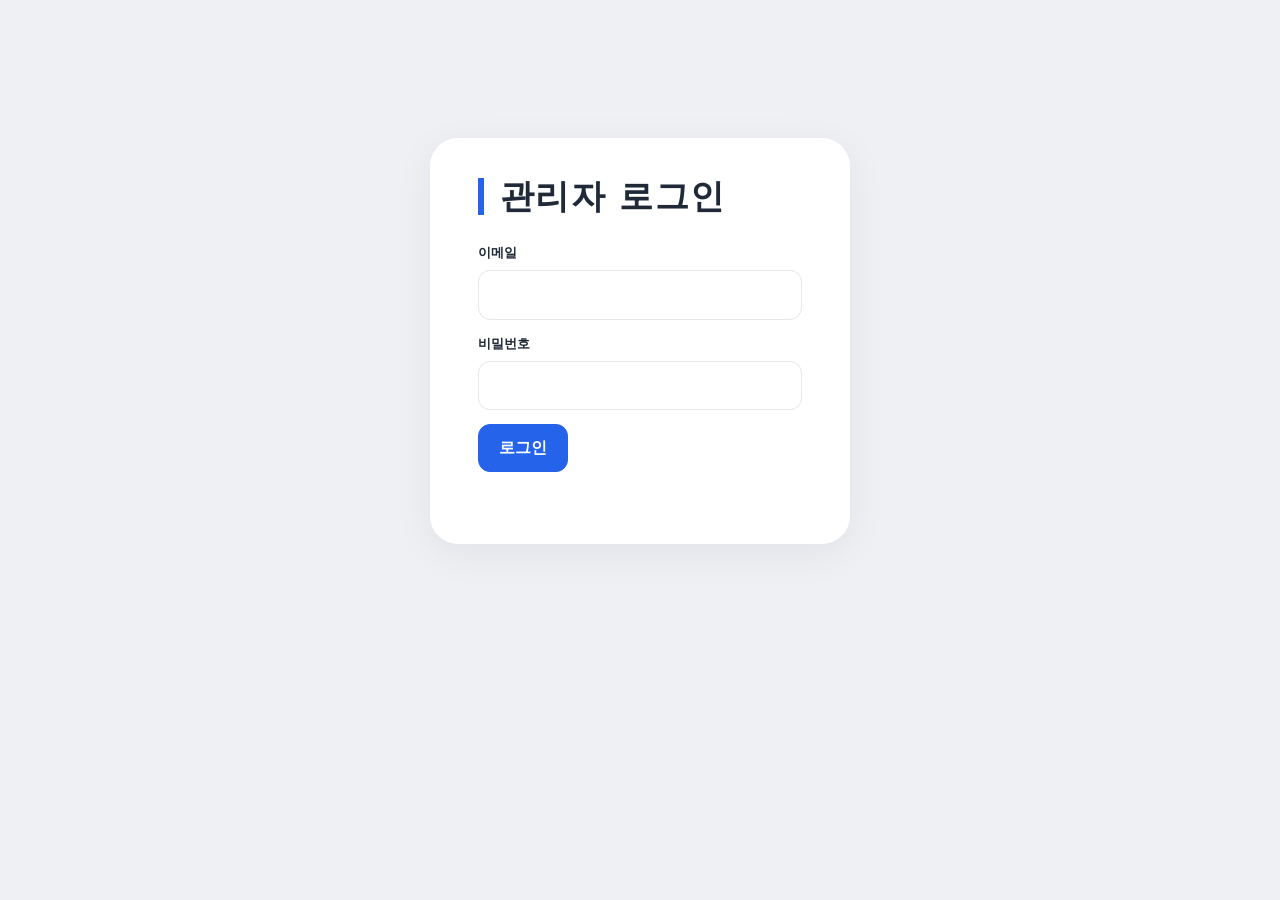
==== admin.html @ 180fce75 "관리자 화면(admin.html, admin.js) 추가, 방문자 화면에 관리자 링크 Co-Authored-By: Claude Opus 5.5 <noreply@anthropic.c" ====
<!DOCTYPE html>
<html lang="ko">
<head>
  <meta charset="UTF-8">
  <meta name="viewport" content="width=device-width, initial-scale=1">
  <meta name="robots" content="noindex">
  <title>관리자 | Portfolio</title>
  <link rel="stylesheet" href="style.css">
  <style>
    /* ===== 관리자 화면에만 쓰는 모양 (색·글꼴은 style.css 와 같음) ===== */
    /* 방문자 화면의 2칸 나누기를 관리자 상자에는 쓰지 않는다 */
    .sheet.admin-sheet {
      display: block;
    }

    .sheet.topbar {
      display: flex;
    }

    .admin-sheet {
      padding: 40px 48px;
      margin-bottom: 24px;
    }

    .hidden {
      display: none !important;
    }

    .topbar {
      display: flex;
      flex-wrap: wrap;
      align-items: center;
      gap: 12px;
      padding: 20px 28px;
      margin-bottom: 24px;
    }

    .topbar .big-title {
      margin: 0;
      font-size: 24px;
    }

    .topbar .who {
      margin-left: auto;
      font-size: 14px;
      color: var(--muted);
    }

    .topbar a {
      font-size: 14px;
      color: var(--blue);
      font-weight: 600;
      text-decoration: none;
    }

    .login-box {
      max-width: 420px;
      margin: 10vh auto 0;
    }

    .field {
      display: block;
      margin-bottom: 14px;
    }

    .field > span {
      display: block;
      margin-bottom: 6px;
      font-size: 13px;
      font-weight: 700;
      color: var(--text);
    }

    .field input[type="text"],
    .field input[type="email"],
    .field input[type="password"],
    .field textarea {
      width: 100%;
      padding: 11px 14px;
      border: 1px solid var(--line);
      border-radius: 12px;
      background: #ffffff;
      color: var(--text);
      font: inherit;
    }

    .field textarea {
      min-height: 90px;
      resize: vertical;
    }

    .field input:focus,
    .field textarea:focus {
      outline: 2px solid var(--blue);
      outline-offset: -1px;
    }

    .field small {
      display: block;
      margin-top: 4px;
      font-size: 12px;
      color: var(--muted);
    }

    .form-grid {
      display: grid;
      grid-template-columns: repeat(2, 1fr);
      gap: 0 20px;
    }

    .form-grid .wide {
      grid-column: 1 / -1;
    }

    .btn {
      padding: 10px 20px;
      border: 1px solid var(--line);
      border-radius: 12px;
      background: #ffffff;
      color: var(--text);
      font-weight: 700;
      cursor: pointer;
    }

    .btn.primary {
      border-color: var(--blue);
      background: var(--blue);
      color: #ffffff;
    }

    .btn.danger {
      color: #dc2626;
    }

    .section-head .btn {
      white-space: nowrap;
    }

    .btn.small {
      padding: 6px 12px;
      font-size: 13px;
      border-radius: 10px;
    }

    .btn:disabled {
      opacity: 0.5;
      cursor: default;
    }

    .buttons {
      display: flex;
      flex-wrap: wrap;
      gap: 8px;
      margin-top: 8px;
    }

    .msg {
      min-height: 1.6em;
      margin: 10px 0 0;
      font-size: 14px;
      color: var(--blue);
    }

    .msg.error {
      color: #dc2626;
    }

    /* 사진·파일 고르는 칸 */
    .upload {
      display: flex;
      align-items: center;
      gap: 14px;
      flex-wrap: wrap;
    }

    .preview {
      width: 96px;
      height: 96px;
      border-radius: 18px;
      background: var(--placeholder);
      overflow: hidden;
      flex: none;
    }

    .preview.wide-preview {
      width: 160px;
      height: 100px;
      border-radius: 10px;
    }

    .preview img {
      width: 100%;
      height: 100%;
      object-fit: cover;
      display: block;
    }

    .file-name {
      font-size: 13px;
      color: var(--muted);
      word-break: break-all;
    }

    .file-name a {
      color: var(--blue);
    }

    /* 카드 목록 */
    .rows {
      list-style: none;
      margin: 0;
      padding: 0;
    }

    .rows > li {
      display: flex;
      align-items: center;
      gap: 16px;
      padding: 14px 0;
      border-top: 1px solid var(--line);
    }

    .rows .thumb {
      width: 88px;
      height: 56px;
      border-radius: 8px;
      background: var(--placeholder);
      overflow: hidden;
      flex: none;
    }

    .rows .thumb img {
      width: 100%;
      height: 100%;
      object-fit: cover;
      display: block;
    }

    .rows .info {
      flex: 1;
      min-width: 0;
    }

    .rows .info strong {
      display: block;
    }

    .rows .meta {
      font-size: 12px;
      font-weight: 700;
      color: var(--blue);
    }

    .rows .sub {
      font-size: 13px;
      color: var(--muted);
      word-break: break-word;
    }

    .rows .actions {
      display: flex;
      flex-wrap: wrap;
      gap: 6px;
      justify-content: flex-end;
    }

    .like-count {
      display: inline-flex;
      align-items: center;
      gap: 4px;
      padding: 3px 10px;
      border-radius: 999px;
      background: var(--blue-soft);
      color: var(--blue);
      font-size: 13px;
      font-weight: 700;
      white-space: nowrap;
    }

    .edit-box {
      margin-top: 24px;
      padding: 24px;
      border: 1px solid var(--line);
      border-radius: 20px;
    }

    .edit-box h3 {
      margin: 0 0 16px;
      font-size: 17px;
    }

    .section-head {
      display: flex;
      align-items: center;
      justify-content: space-between;
      gap: 12px;
      margin-bottom: 16px;
    }

    .section-head .big-title {
      margin: 0;
    }

    @media (max-width: 820px) {
      .admin-sheet {
        padding: 28px 20px;
      }

      .section-head .big-title {
        font-size: 24px;
      }

      .form-grid {
        grid-template-columns: 1fr;
      }

      .rows > li {
        flex-wrap: wrap;
      }

      .rows .actions {
        width: 100%;
        justify-content: flex-start;
      }
    }
  </style>
</head>
<body>
  <main class="page">

    <!-- ===== 로그인 화면 ===== -->
    <section class="sheet admin-sheet login-box hidden" id="login-view">
      <h1 class="big-title">관리자 로그인</h1>
      <label class="field">
        <span>이메일</span>
        <input type="email" id="login-email" autocomplete="username">
      </label>
      <label class="field">
        <span>비밀번호</span>
        <input type="password" id="login-password" autocomplete="current-password">
      </label>
      <button type="button" class="btn primary" id="login-button">로그인</button>
      <p class="msg" id="login-msg"></p>
    </section>

    <!-- ===== 관리자가 아닐 때 ===== -->
    <section class="sheet admin-sheet login-box hidden" id="denied-view">
      <h1 class="big-title">관리자만 쓸 수 있어요</h1>
      <p class="intro">이 계정은 관리자로 등록되어 있지 않아요.</p>
      <button type="button" class="btn" id="denied-logout">로그아웃</button>
    </section>

    <!-- ===== 관리자 화면 ===== -->
    <div class="hidden" id="admin-view">

      <header class="sheet topbar">
        <h1 class="big-title">관리자</h1>
        <span class="who" id="who"></span>
        <a href="index.html" target="_blank" rel="noopener">방문자 화면 보기</a>
        <button type="button" class="btn small" id="logout-button">로그아웃</button>
      </header>

      <!-- 프로필 -->
      <section class="sheet admin-sheet">
        <h2 class="big-title">프로필</h2>

        <div class="field">
          <span>프로필 사진</span>
          <div class="upload">
            <div class="preview" id="photo-preview"></div>
            <div>
              <input type="file" id="photo-file" accept="image/png,image/jpeg,image/webp,image/gif">
              <div class="buttons">
                <button type="button" class="btn small danger" id="photo-remove">사진 빼기</button>
              </div>
              <small class="file-name">PNG·JPG·WEBP·GIF, 10MB까지. 고르면 바로 올라가고 저장돼요.</small>
            </div>
          </div>
          <p class="msg" id="photo-msg"></p>
        </div>

        <div class="form-grid">
          <label class="field"><span>이름</span><input type="text" id="pf-name"></label>
          <label class="field"><span>직함</span><input type="text" id="pf-title"></label>
          <label class="field"><span>경력 배지</span><input type="text" id="pf-career_badge"></label>
          <label class="field"><span>이메일</span><input type="text" id="pf-email"></label>
          <label class="field"><span>연락처</span><input type="text" id="pf-phone"></label>
          <label class="field"><span>위치</span><input type="text" id="pf-location"></label>
          <label class="field wide">
            <span>한 줄 소개 제목</span><input type="text" id="pf-headline">
            <small>이 안에 이름이 들어 있으면 방문자 화면에서 이름에 파란 밑줄이 생겨요.</small>
          </label>
          <label class="field wide"><span>소개 글</span><textarea id="pf-intro"></textarea></label>
          <label class="field"><span>EDUCATION</span><textarea id="pf-education"></textarea></label>
          <label class="field"><span>SKILLS &amp; TOOLS</span><textarea id="pf-skills"></textarea></label>
          <label class="field wide"><span>EXPERIENCE</span><textarea id="pf-experience"></textarea></label>
          <label class="field wide"><span>맨 아래 한 줄 인용</span><input type="text" id="pf-quote"></label>
        </div>

        <button type="button" class="btn primary" id="profile-save">프로필 저장</button>
        <p class="msg" id="profile-msg"></p>
      </section>

      <!-- 포트폴리오 카드 -->
      <section class="sheet admin-sheet">
        <div class="section-head">
          <h2 class="big-title">포트폴리오 카드</h2>
          <button type="button" class="btn primary small" id="project-new">+ 카드 추가</button>
        </div>
        <ul class="rows" id="project-list"><li class="status">불러오는 중…</li></ul>
        <p class="msg" id="project-list-msg"></p>

        <div class="edit-box hidden" id="project-form">
          <h3 id="project-form-title">카드 추가</h3>
          <div class="form-grid">
            <label class="field"><span>번호</span><input type="text" id="pj-number" placeholder="예: 01"></label>
            <label class="field"><span>분류</span><input type="text" id="pj-category"></label>
            <label class="field wide"><span>제목 (꼭 적기)</span><input type="text" id="pj-title"></label>
            <label class="field wide"><span>설명</span><textarea id="pj-description"></textarea></label>
            <label class="field wide">
              <span>태그</span><input type="text" id="pj-tags" placeholder="예: 총괄 PM, UI/UX">
              <small>쉼표(,)로 나눠 적어요.</small>
            </label>

            <div class="field wide">
              <span>썸네일 이미지</span>
              <div class="upload">
                <div class="preview wide-preview" id="pj-thumb-preview"></div>
                <div>
                  <input type="file" id="pj-thumb-file" accept="image/png,image/jpeg,image/webp,image/gif">
                  <div class="buttons">
                    <button type="button" class="btn small danger" id="pj-thumb-remove">썸네일 빼기</button>
                  </div>
                  <small class="file-name">PNG·JPG·WEBP·GIF, 10MB까지</small>
                </div>
              </div>
            </div>

            <div class="field wide">
              <span>첨부 파일 (카드를 누르면 열리는 파일)</span>
              <input type="file" id="pj-file-file" accept="image/png,image/jpeg,image/webp,image/gif,application/pdf">
              <div class="buttons">
                <button type="button" class="btn small danger" id="pj-file-remove">첨부 파일 빼기</button>
              </div>
              <small class="file-name" id="pj-file-name">없음</small>
              <small class="file-name">PDF·이미지, 10MB까지. 없으면 카드를 눌렀을 때 썸네일이 열려요.</small>
            </div>
          </div>
          <p class="msg" id="pj-upload-msg"></p>

          <div class="buttons">
            <button type="button" class="btn primary" id="project-save">카드 저장</button>
            <button type="button" class="btn" id="project-cancel">취소</button>
          </div>
          <p class="msg" id="project-msg"></p>
        </div>
      </section>

      <!-- 좋아요 -->
      <section class="sheet admin-sheet">
        <h2 class="big-title">좋아요</h2>
        <ul class="rows" id="like-list"><li class="status">불러오는 중…</li></ul>
        <p class="msg" id="like-msg"></p>
      </section>

      <!-- 방명록 -->
      <section class="sheet admin-sheet">
        <h2 class="big-title">방명록</h2>
        <ul class="rows" id="guest-admin-list"><li class="status">불러오는 중…</li></ul>
        <p class="msg" id="guest-msg"></p>
      </section>

    </div>
  </main>

  <script src="admin.js"></script>
</body>
</html>
---- style.css ----
/* ===== 기본 색과 글꼴 ===== */
:root {
  --bg: #eef0f4;          /* 연회색 바탕 */
  --sheet: #ffffff;       /* 흰 카드 */
  --text: #1f2937;        /* 기본 글자 */
  --muted: #6b7280;       /* 회색 글자 */
  --line: #e5e7eb;        /* 연한 테두리 */
  --blue: #2563eb;        /* 파란 강조색 */
  --blue-soft: #eff4ff;   /* 아주 연한 파랑 */
  --placeholder: #d9dde3; /* 사진이 없을 때 회색 자리 */
}

* {
  box-sizing: border-box;
}

body {
  margin: 0;
  background: var(--bg);
  color: var(--text);
  font-family: "Pretendard", "Apple SD Gothic Neo", "Malgun Gothic", system-ui, sans-serif;
  line-height: 1.6;
}

button,
input {
  font: inherit;
}

.page {
  max-width: 1240px;
  margin: 0 auto;
  padding: 48px 24px;
}

/* ===== 큰 흰 카드 ===== */
.sheet {
  background: var(--sheet);
  border-radius: 28px;
  box-shadow: 0 10px 40px rgba(15, 23, 42, 0.06);
}

.sheet:not(.guestbook) {
  display: grid;
  grid-template-columns: 300px 1fr;
}

/* ===== 왼쪽 ABOUT ME ===== */
.about {
  padding: 48px 36px;
  border-right: 1px solid var(--line);
  text-align: center;
}

.label {
  margin: 0 0 28px;
  font-size: 13px;
  font-weight: 700;
  letter-spacing: 0.2em;
  color: var(--muted);
  text-align: left;
}

.photo {
  width: 180px;
  height: 180px;
  margin: 0 auto 24px;
  border-radius: 28px;
  background: var(--placeholder);
  overflow: hidden;
}

.photo img {
  width: 100%;
  height: 100%;
  object-fit: cover;
  display: block;
}

.name {
  margin: 0;
  font-size: 28px;
  font-weight: 800;
}

.job-title {
  margin: 4px 0 16px;
  color: var(--blue);
  font-weight: 600;
}

.badge {
  display: inline-block;
  margin: 0 0 32px;
  padding: 6px 16px;
  border: 1.5px solid var(--blue);
  border-radius: 999px;
  color: var(--blue);
  font-size: 14px;
  font-weight: 600;
}

.badge:empty {
  display: none;
}

.contacts {
  list-style: none;
  margin: 0;
  padding: 0;
  text-align: left;
}

.contacts li {
  display: flex;
  align-items: center;
  gap: 14px;
  padding: 12px 0;
  border-top: 1px solid var(--line);
}

.icon-circle {
  flex: none;
  display: grid;
  place-items: center;
  width: 38px;
  height: 38px;
  border-radius: 50%;
  background: #111827;
}

.icon-circle svg {
  width: 18px;
  height: 18px;
  fill: none;
  stroke: #ffffff;
  stroke-width: 2;
  stroke-linecap: round;
  stroke-linejoin: round;
}

.contact-label {
  display: block;
  font-size: 12px;
  color: var(--muted);
}

.contact-value {
  display: block;
  font-size: 14px;
  font-weight: 600;
  word-break: break-all;
}

/* ===== 오른쪽 PORTFOLIO ===== */
.content {
  padding: 48px 48px 40px;
  min-width: 0;
}

.big-title {
  margin: 0 0 28px;
  padding-left: 16px;
  border-left: 6px solid var(--blue);
  font-size: 34px;
  font-weight: 800;
  letter-spacing: 0.04em;
  line-height: 1.1;
}

.headline {
  margin: 0 0 12px;
  font-size: 22px;
  font-weight: 700;
  line-height: 1.5;
}

.headline .name-mark {
  box-shadow: inset 0 -0.35em 0 rgba(37, 99, 235, 0.25);
  border-bottom: 3px solid var(--blue);
}

.intro {
  margin: 0 0 32px;
  color: var(--muted);
  white-space: pre-line;
}

/* 세 칸: EDUCATION · SKILLS & TOOLS · EXPERIENCE */
.info-grid {
  display: grid;
  grid-template-columns: repeat(3, 1fr);
  gap: 16px;
  margin-bottom: 32px;
}

.info-box {
  padding: 20px;
  border: 1px solid var(--line);
  border-radius: 16px;
}

.info-title {
  display: flex;
  align-items: center;
  gap: 8px;
  margin: 0 0 10px;
  font-size: 14px;
  font-weight: 800;
  letter-spacing: 0.06em;
}

.info-title svg {
  width: 20px;
  height: 20px;
  fill: none;
  stroke: var(--blue);
  stroke-width: 2;
  stroke-linecap: round;
  stroke-linejoin: round;
}

.info-text {
  margin: 0;
  font-size: 14px;
  color: var(--muted);
  white-space: pre-line;
}

/* PORTFOLIO HIGHLIGHTS 상자 */
.highlights {
  padding: 24px;
  border: 1px solid var(--line);
  border-radius: 20px;
  margin-bottom: 32px;
}

.highlights-title {
  margin: 0 0 20px;
  font-size: 15px;
  font-weight: 800;
  letter-spacing: 0.08em;
}

.cards {
  display: grid;
  grid-template-columns: repeat(4, 1fr);
  gap: 16px;
}

.card {
  display: flex;
  flex-direction: column;
  border: 1px solid var(--line);
  border-radius: 16px;
  background: #ffffff;
  overflow: hidden;
  transition: transform 0.15s, box-shadow 0.15s;
}

.card:hover {
  transform: translateY(-3px);
  box-shadow: 0 8px 24px rgba(15, 23, 42, 0.08);
}

/* 카드 전체를 누르는 버튼 */
.card-open {
  flex: 1;
  display: block;
  width: 100%;
  padding: 0;
  border: 0;
  background: none;
  color: inherit;
  text-align: left;
  cursor: pointer;
}

.card-open:disabled {
  cursor: default;
}

/* 브라우저 창 모양 썸네일 */
.browser {
  margin: 12px 12px 0;
  border: 1px solid var(--line);
  border-radius: 10px;
  overflow: hidden;
}

.browser-bar {
  display: flex;
  gap: 5px;
  padding: 7px 9px;
  background: #f3f4f6;
  border-bottom: 1px solid var(--line);
}

.browser-bar span {
  width: 8px;
  height: 8px;
  border-radius: 50%;
  background: #cbd1d8;
}

.browser-bar span:nth-child(1) { background: #f87171; }
.browser-bar span:nth-child(2) { background: #fbbf24; }
.browser-bar span:nth-child(3) { background: #34d399; }

.browser-screen {
  aspect-ratio: 16 / 10;
  background: var(--placeholder);
}

.browser-screen img {
  width: 100%;
  height: 100%;
  object-fit: cover;
  display: block;
}

.card-body {
  padding: 14px 14px 6px;
}

.card-meta {
  margin: 0 0 4px;
  font-size: 12px;
  font-weight: 700;
  color: var(--blue);
}

.card-title {
  margin: 0 0 6px;
  font-size: 16px;
  font-weight: 800;
  line-height: 1.35;
}

.card-desc {
  margin: 0 0 10px;
  font-size: 13px;
  color: var(--muted);
  display: -webkit-box;
  -webkit-line-clamp: 2;
  -webkit-box-orient: vertical;
  overflow: hidden;
}

.card-tags {
  display: flex;
  flex-wrap: wrap;
  gap: 6px;
}

.card-tags span {
  padding: 2px 10px;
  border-radius: 999px;
  background: #f3f4f6;
  color: var(--muted);
  font-size: 12px;
}

/* 좋아요 버튼 */
.like {
  display: inline-flex;
  align-items: center;
  gap: 6px;
  margin: 6px 14px 14px;
  padding: 5px 12px;
  align-self: flex-start;
  border: 1px solid var(--line);
  border-radius: 999px;
  background: #ffffff;
  color: var(--muted);
  font-size: 13px;
  font-weight: 600;
  cursor: pointer;
}

.like svg {
  width: 16px;
  height: 16px;
  fill: none;
  stroke: currentColor;
  stroke-width: 2;
  stroke-linejoin: round;
}

.like.liked {
  border-color: var(--blue);
  background: var(--blue-soft);
  color: var(--blue);
  cursor: default;
}

.like.liked svg {
  fill: currentColor;
}

/* 맨 아래 기울어진 인용 */
.quote {
  margin: 0;
  padding: 8px 0 0;
  text-align: center;
  font-style: italic;
  font-size: 17px;
  color: var(--muted);
}

.quote:not(:empty)::before { content: "“ "; color: var(--blue); font-weight: 700; }
.quote:not(:empty)::after  { content: " ”"; color: var(--blue); font-weight: 700; }

.status {
  margin: 0;
  color: var(--muted);
  font-size: 14px;
}

/* ===== 방명록 ===== */
.guestbook {
  margin-top: 32px;
  padding: 48px;
}

.guest-form {
  display: grid;
  grid-template-columns: 200px 1fr auto;
  gap: 10px;
}

.guest-form input {
  padding: 12px 14px;
  border: 1px solid var(--line);
  border-radius: 12px;
  background: #ffffff;
  color: var(--text);
}

.guest-form input:focus {
  outline: 2px solid var(--blue);
  outline-offset: -1px;
}

.guest-form button {
  padding: 12px 24px;
  border: 0;
  border-radius: 12px;
  background: var(--blue);
  color: #ffffff;
  font-weight: 700;
  cursor: pointer;
}

.guest-form button:disabled {
  opacity: 0.6;
  cursor: default;
}

.guest-status {
  min-height: 1.6em;
  margin: 8px 0 12px;
  font-size: 13px;
  color: #dc2626;
}

.guest-list {
  list-style: none;
  margin: 0;
  padding: 0;
}

.guest-list li:not(.status) {
  padding: 16px 0;
  border-top: 1px solid var(--line);
}

.guest-head {
  display: flex;
  align-items: baseline;
  gap: 10px;
  margin-bottom: 4px;
}

.guest-nick {
  font-weight: 700;
}

.guest-date {
  font-size: 12px;
  color: var(--muted);
}

.guest-msg {
  margin: 0;
  color: var(--text);
  white-space: pre-line;
  word-break: break-word;
}

/* ===== 맨 아래 작은 관리자 링크 ===== */
.footer {
  margin-top: 24px;
  text-align: center;
}

.admin-link {
  font-size: 12px;
  color: var(--muted);
  text-decoration: none;
}

.admin-link:hover {
  text-decoration: underline;
}

/* ===== 화면 폭에 따라 ===== */
@media (max-width: 1100px) {
  .cards {
    grid-template-columns: repeat(2, 1fr);
  }
}

/* 휴대폰: 모두 한 줄로 쌓기 */
@media (max-width: 820px) {
  .page {
    padding: 16px;
  }

  .sheet:not(.guestbook) {
    grid-template-columns: 1fr;
  }

  .about {
    border-right: 0;
    border-bottom: 1px solid var(--line);
    padding: 32px 24px;
  }

  .content {
    padding: 32px 20px;
  }

  .big-title {
    font-size: 28px;
  }

  .headline {
    font-size: 19px;
  }

  .info-grid,
  .cards,
  .guest-form {
    grid-template-columns: 1fr;
  }

  .highlights {
    padding: 16px;
  }

  .guestbook {
    margin-top: 16px;
    padding: 32px 20px;
  }
}
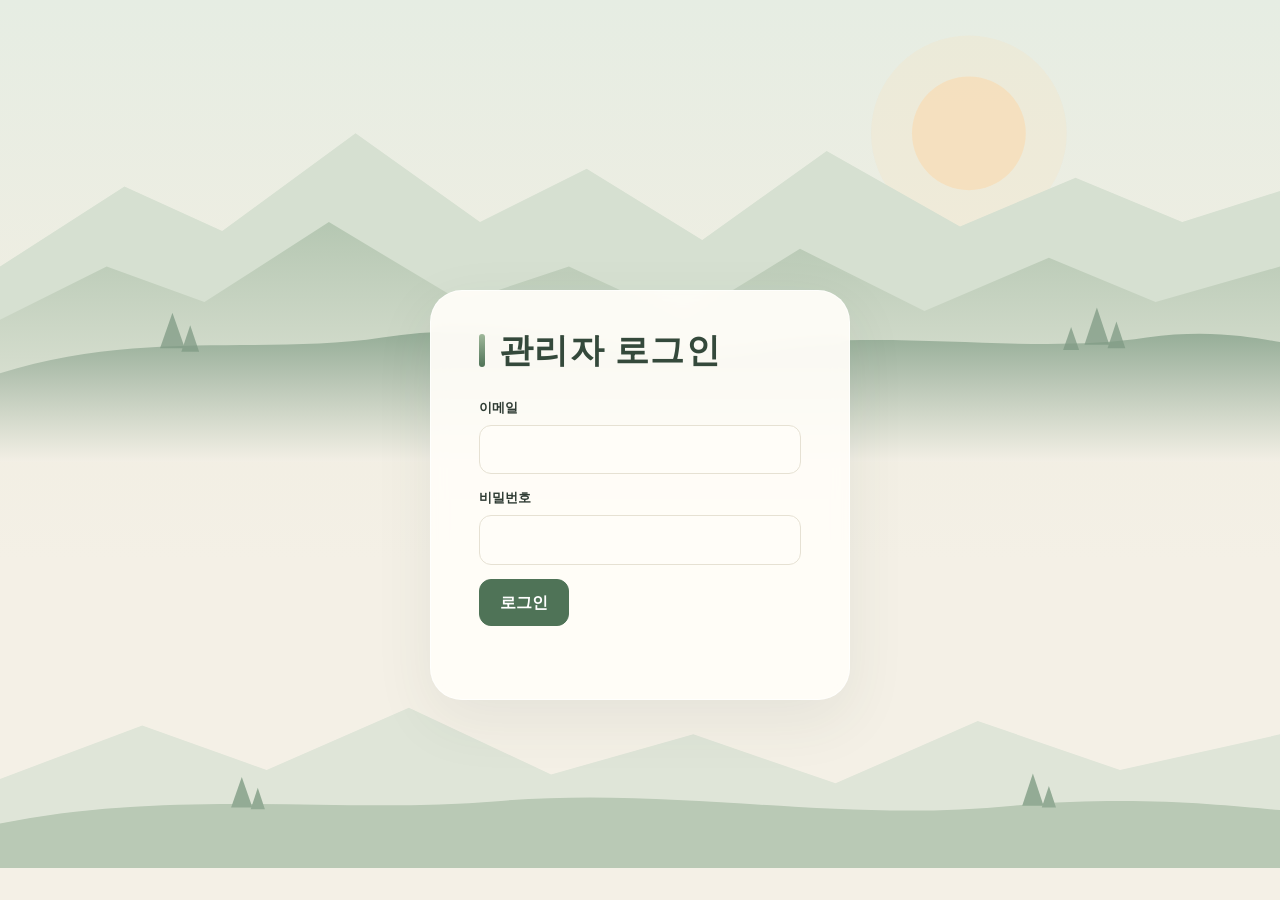
==== commit 2c5faac6: "디자인을 산과 자연 느낌의 웰니스 테마로 변경 Co-Authored-By: Claude Opus 5.5 <noreply@anthropic.com> Claude-Session: ht" ====
--- a/admin.html
+++ b/admin.html
@@ -48,7 +48,7 @@
 
     .topbar a {
       font-size: 14px;
-      color: var(--blue);
+      color: var(--accent);
       font-weight: 600;
       text-decoration: none;
     }
@@ -79,7 +79,7 @@
       padding: 11px 14px;
       border: 1px solid var(--line);
       border-radius: 12px;
-      background: #ffffff;
+      background: var(--surface);
       color: var(--text);
       font: inherit;
     }
@@ -91,7 +91,7 @@
 
     .field input:focus,
     .field textarea:focus {
-      outline: 2px solid var(--blue);
+      outline: 2px solid var(--accent);
       outline-offset: -1px;
     }
 
@@ -116,20 +116,20 @@
       padding: 10px 20px;
       border: 1px solid var(--line);
       border-radius: 12px;
-      background: #ffffff;
+      background: var(--surface);
       color: var(--text);
       font-weight: 700;
       cursor: pointer;
     }
 
     .btn.primary {
-      border-color: var(--blue);
-      background: var(--blue);
+      border-color: var(--accent);
+      background: var(--accent);
       color: #ffffff;
     }
 
     .btn.danger {
-      color: #dc2626;
+      color: var(--danger);
     }
 
     .section-head .btn {
@@ -158,11 +158,11 @@
       min-height: 1.6em;
       margin: 10px 0 0;
       font-size: 14px;
-      color: var(--blue);
+      color: var(--accent);
     }
 
     .msg.error {
-      color: #dc2626;
+      color: var(--danger);
     }
 
     /* 사진·파일 고르는 칸 */
@@ -202,7 +202,7 @@
     }
 
     .file-name a {
-      color: var(--blue);
+      color: var(--accent);
     }
 
     /* 카드 목록 */
@@ -248,7 +248,7 @@
     .rows .meta {
       font-size: 12px;
       font-weight: 700;
-      color: var(--blue);
+      color: var(--accent);
     }
 
     .rows .sub {
@@ -270,8 +270,8 @@
       gap: 4px;
       padding: 3px 10px;
       border-radius: 999px;
-      background: var(--blue-soft);
-      color: var(--blue);
+      background: var(--accent-soft);
+      color: var(--accent);
       font-size: 13px;
       font-weight: 700;
       white-space: nowrap;
@@ -388,7 +388,7 @@
           <label class="field"><span>위치</span><input type="text" id="pf-location"></label>
           <label class="field wide">
             <span>한 줄 소개 제목</span><input type="text" id="pf-headline">
-            <small>이 안에 이름이 들어 있으면 방문자 화면에서 이름에 파란 밑줄이 생겨요.</small>
+            <small>이 안에 이름이 들어 있으면 방문자 화면에서 이름에 초록 밑줄이 생겨요.</small>
           </label>
           <label class="field wide"><span>소개 글</span><textarea id="pf-intro"></textarea></label>
           <label class="field"><span>EDUCATION</span><textarea id="pf-education"></textarea></label>
--- a/style.css
+++ b/style.css
@@ -1,27 +1,54 @@
 /* ===== 기본 색과 글꼴 ===== */
 :root {
-  --bg: #eef0f4;          /* 연회색 바탕 */
-  --sheet: #ffffff;       /* 흰 카드 */
-  --text: #1f2937;        /* 기본 글자 */
-  --muted: #6b7280;       /* 회색 글자 */
-  --line: #e5e7eb;        /* 연한 테두리 */
-  --blue: #2563eb;        /* 파란 강조색 */
-  --blue-soft: #eff4ff;   /* 아주 연한 파랑 */
-  --placeholder: #d9dde3; /* 사진이 없을 때 회색 자리 */
+  --bg: #f4f0e6;          /* 따뜻한 모래빛 바탕 */
+  --sheet: rgba(255, 253, 248, 0.94); /* 살짝 비치는 크림색 카드 */
+  --surface: #fffdf8;     /* 카드 안쪽 상자 */
+  --text: #2e3b33;        /* 기본 글자 (짙은 숲색) */
+  --muted: #6e7b71;       /* 흐린 글자 */
+  --line: #e6e1d3;        /* 연한 테두리 */
+  --accent: #4f7357;      /* 강조색 (이끼 초록) */
+  --accent-soft: #eaf0e6; /* 아주 연한 초록 */
+  --ink: #34493b;         /* 동그란 아이콘 바탕 (깊은 숲색) */
+  --placeholder: #e2e5d8; /* 사진이 없을 때 자리 */
+  --danger: #b4533a;      /* 지우기·오류 (흙빛 빨강) */
+  --shadow: rgba(52, 73, 59, 0.08);
+  --serif: "Noto Serif KR", "Nanum Myeongjo", "AppleMyungjo", "Batang", serif;
 }
 
 * {
   box-sizing: border-box;
 }
 
+/* 바탕: 맨 위에 해와 겹겹의 산, 그 아래는 모래빛 */
 body {
   margin: 0;
-  background: var(--bg);
+  background-color: var(--bg);
+  background-image:
+    url("data:image/svg+xml,%3Csvg xmlns='http://www.w3.org/2000/svg' viewBox='0 0 1440 520' preserveAspectRatio='xMidYMax slice'%3E %3Cdefs%3E %3ClinearGradient id='f' x1='0' y1='0' x2='0' y2='1'%3E%3Cstop offset='0' stop-color='%238fa892'/%3E%3Cstop offset='1' stop-color='%23f4f0e6'/%3E%3C/linearGradient%3E %3ClinearGradient id='m' x1='0' y1='0' x2='0' y2='1'%3E%3Cstop offset='0' stop-color='%23b5c7b2'/%3E%3Cstop offset='1' stop-color='%23e9ebdf'/%3E%3C/linearGradient%3E %3C/defs%3E %3Ccircle cx='1090' cy='150' r='64' fill='%23f6dfba' opacity='0.85'/%3E %3Ccircle cx='1090' cy='150' r='110' fill='%23f6dfba' opacity='0.25'/%3E %3Cpath d='M0 300 L140 210 L250 260 L400 150 L540 250 L660 190 L790 270 L930 170 L1080 255 L1210 200 L1330 250 L1440 215 L1440 520 L0 520 Z' fill='%23d6e0d1'/%3E %3Cpath d='M0 360 L120 300 L230 340 L370 250 L520 340 L640 300 L770 360 L900 280 L1040 350 L1180 290 L1300 340 L1440 300 L1440 520 L0 520 Z' fill='url(%23m)'/%3E %3Cpath d='M0 420 C160 370 300 400 430 380 C580 355 700 410 860 390 C1010 370 1160 400 1290 380 C1360 370 1410 380 1440 385 L1440 520 L0 520 Z' fill='url(%23f)' opacity='0.9'/%3E %3Cg fill='%237f9a84' opacity='0.75'%3E %3Cpath d='M180 392 l14 -40 l14 40 z'/%3E%3Cpath d='M204 396 l10 -30 l10 30 z'/%3E %3Cpath d='M1220 388 l14 -42 l14 42 z'/%3E%3Cpath d='M1246 392 l10 -30 l10 30 z'/%3E%3Cpath d='M1196 394 l9 -26 l9 26 z'/%3E %3C/g%3E %3C/svg%3E"),
+    linear-gradient(180deg, #e6ede3 0, #f1eee2 380px, var(--bg) 560px);
+  background-repeat: no-repeat;
+  background-position: center top, 0 0;
+  background-size: max(100%, 1100px) auto, 100% 100%;
+  min-height: 100vh;
   color: var(--text);
   font-family: "Pretendard", "Apple SD Gothic Neo", "Malgun Gothic", system-ui, sans-serif;
   line-height: 1.6;
 }
 
+/* 맨 아래 낮은 산 능선 */
+html {
+  background: var(--bg);
+}
+
+body::after {
+  content: "";
+  display: block;
+  height: 200px;
+  margin-top: -80px;
+  background: url("data:image/svg+xml,%3Csvg xmlns='http://www.w3.org/2000/svg' viewBox='0 0 1440 220' preserveAspectRatio='xMidYMax slice'%3E %3Cpath d='M0 120 L160 60 L300 110 L460 40 L620 115 L780 70 L940 125 L1100 55 L1260 110 L1440 70 L1440 220 L0 220 Z' fill='%23dfe5d8'/%3E %3Cpath d='M0 170 C200 130 380 160 560 145 C760 128 940 170 1140 150 C1280 138 1380 150 1440 155 L1440 220 L0 220 Z' fill='%23b9c9b5'/%3E %3Cg fill='%2393ab95'%3E%3Cpath d='M260 152 l12 -34 l12 34 z'/%3E%3Cpath d='M282 154 l8 -24 l8 24 z'/%3E%3Cpath d='M1150 150 l12 -36 l12 36 z'/%3E%3Cpath d='M1172 152 l8 -24 l8 24 z'/%3E%3C/g%3E %3C/svg%3E") center bottom / max(100%, 1100px) auto no-repeat;
+  pointer-events: none;
+}
+
 button,
 input {
   font: inherit;
@@ -30,14 +57,17 @@
 .page {
   max-width: 1240px;
   margin: 0 auto;
-  padding: 48px 24px;
+  padding: 200px 24px 48px;
 }
 
 /* ===== 큰 흰 카드 ===== */
 .sheet {
   background: var(--sheet);
-  border-radius: 28px;
-  box-shadow: 0 10px 40px rgba(15, 23, 42, 0.06);
+  border-radius: 32px;
+  border: 1px solid rgba(255, 255, 255, 0.7);
+  box-shadow: 0 20px 60px var(--shadow);
+  -webkit-backdrop-filter: blur(8px);
+  backdrop-filter: blur(8px);
 }
 
 .sheet:not(.guestbook) {
@@ -65,8 +95,8 @@
   width: 180px;
   height: 180px;
   margin: 0 auto 24px;
-  border-radius: 28px;
-  background: var(--placeholder);
+  border-radius: 32px;
+  background: var(--placeholder) url("data:image/svg+xml,%3Csvg xmlns='http://www.w3.org/2000/svg' viewBox='0 0 100 60'%3E %3Ccircle cx='72' cy='18' r='7' fill='%23f3f0e4'/%3E %3Cpath d='M0 60 L28 26 L44 42 L62 22 L100 60 Z' fill='%23cdd5c3'/%3E %3C/svg%3E") center 70% / 70% auto no-repeat;
   overflow: hidden;
 }
 
@@ -79,13 +109,15 @@
 
 .name {
   margin: 0;
+  font-family: var(--serif);
   font-size: 28px;
-  font-weight: 800;
+  font-weight: 700;
+  color: var(--ink);
 }
 
 .job-title {
   margin: 4px 0 16px;
-  color: var(--blue);
+  color: var(--accent);
   font-weight: 600;
 }
 
@@ -93,9 +125,9 @@
   display: inline-block;
   margin: 0 0 32px;
   padding: 6px 16px;
-  border: 1.5px solid var(--blue);
+  border: 1.5px solid var(--accent);
   border-radius: 999px;
-  color: var(--blue);
+  color: var(--accent);
   font-size: 14px;
   font-weight: 600;
 }
@@ -126,7 +158,7 @@
   width: 38px;
   height: 38px;
   border-radius: 50%;
-  background: #111827;
+  background: var(--ink);
 }
 
 .icon-circle svg {
@@ -159,13 +191,26 @@
 }
 
 .big-title {
+  position: relative;
   margin: 0 0 28px;
-  padding-left: 16px;
-  border-left: 6px solid var(--blue);
+  padding-left: 20px;
+  font-family: var(--serif);
   font-size: 34px;
-  font-weight: 800;
+  font-weight: 700;
   letter-spacing: 0.04em;
-  line-height: 1.1;
+  line-height: 1.15;
+  color: var(--ink);
+}
+
+.big-title::before {
+  content: "";
+  position: absolute;
+  left: 0;
+  top: 0.1em;
+  bottom: 0.1em;
+  width: 6px;
+  border-radius: 6px;
+  background: linear-gradient(180deg, #9fb89a, var(--accent));
 }
 
 .headline {
@@ -176,8 +221,8 @@
 }
 
 .headline .name-mark {
-  box-shadow: inset 0 -0.35em 0 rgba(37, 99, 235, 0.25);
-  border-bottom: 3px solid var(--blue);
+  box-shadow: inset 0 -0.35em 0 rgba(79, 115, 87, 0.18);
+  border-bottom: 3px solid var(--accent);
 }
 
 .intro {
@@ -197,7 +242,8 @@
 .info-box {
   padding: 20px;
   border: 1px solid var(--line);
-  border-radius: 16px;
+  border-radius: 20px;
+  background: var(--surface);
 }
 
 .info-title {
@@ -214,7 +260,7 @@
   width: 20px;
   height: 20px;
   fill: none;
-  stroke: var(--blue);
+  stroke: var(--accent);
   stroke-width: 2;
   stroke-linecap: round;
   stroke-linejoin: round;
@@ -231,7 +277,8 @@
 .highlights {
   padding: 24px;
   border: 1px solid var(--line);
-  border-radius: 20px;
+  border-radius: 24px;
+  background: linear-gradient(180deg, var(--accent-soft), rgba(234, 240, 230, 0.3));
   margin-bottom: 32px;
 }
 
@@ -252,15 +299,15 @@
   display: flex;
   flex-direction: column;
   border: 1px solid var(--line);
-  border-radius: 16px;
-  background: #ffffff;
+  border-radius: 20px;
+  background: var(--surface);
   overflow: hidden;
   transition: transform 0.15s, box-shadow 0.15s;
 }
 
 .card:hover {
   transform: translateY(-3px);
-  box-shadow: 0 8px 24px rgba(15, 23, 42, 0.08);
+  box-shadow: 0 8px 24px var(--shadow);
 }
 
 /* 카드 전체를 누르는 버튼 */
@@ -292,7 +339,7 @@
   display: flex;
   gap: 5px;
   padding: 7px 9px;
-  background: #f3f4f6;
+  background: #f1eee4;
   border-bottom: 1px solid var(--line);
 }
 
@@ -303,13 +350,13 @@
   background: #cbd1d8;
 }
 
-.browser-bar span:nth-child(1) { background: #f87171; }
-.browser-bar span:nth-child(2) { background: #fbbf24; }
-.browser-bar span:nth-child(3) { background: #34d399; }
+.browser-bar span:nth-child(1) { background: #d9a68a; } /* 흙빛 */
+.browser-bar span:nth-child(2) { background: #e7c98f; } /* 모래빛 */
+.browser-bar span:nth-child(3) { background: #9fb89a; } /* 풀빛 */
 
 .browser-screen {
   aspect-ratio: 16 / 10;
-  background: var(--placeholder);
+  background: var(--placeholder) url("data:image/svg+xml,%3Csvg xmlns='http://www.w3.org/2000/svg' viewBox='0 0 100 60'%3E %3Ccircle cx='72' cy='18' r='7' fill='%23f3f0e4'/%3E %3Cpath d='M0 60 L28 26 L44 42 L62 22 L100 60 Z' fill='%23cdd5c3'/%3E %3C/svg%3E") center bottom / 80% auto no-repeat;
 }
 
 .browser-screen img {
@@ -327,7 +374,7 @@
   margin: 0 0 4px;
   font-size: 12px;
   font-weight: 700;
-  color: var(--blue);
+  color: var(--accent);
 }
 
 .card-title {
@@ -356,8 +403,8 @@
 .card-tags span {
   padding: 2px 10px;
   border-radius: 999px;
-  background: #f3f4f6;
-  color: var(--muted);
+  background: var(--accent-soft);
+  color: var(--accent);
   font-size: 12px;
 }
 
@@ -371,7 +418,7 @@
   align-self: flex-start;
   border: 1px solid var(--line);
   border-radius: 999px;
-  background: #ffffff;
+  background: var(--surface);
   color: var(--muted);
   font-size: 13px;
   font-weight: 600;
@@ -388,9 +435,9 @@
 }
 
 .like.liked {
-  border-color: var(--blue);
-  background: var(--blue-soft);
-  color: var(--blue);
+  border-color: var(--accent);
+  background: var(--accent-soft);
+  color: var(--accent);
   cursor: default;
 }
 
@@ -403,13 +450,14 @@
   margin: 0;
   padding: 8px 0 0;
   text-align: center;
+  font-family: var(--serif);
   font-style: italic;
-  font-size: 17px;
-  color: var(--muted);
-}
-
-.quote:not(:empty)::before { content: "“ "; color: var(--blue); font-weight: 700; }
-.quote:not(:empty)::after  { content: " ”"; color: var(--blue); font-weight: 700; }
+  font-size: 18px;
+  color: var(--muted);
+}
+
+.quote:not(:empty)::before { content: "“ "; color: var(--accent); font-weight: 700; }
+.quote:not(:empty)::after  { content: " ”"; color: var(--accent); font-weight: 700; }
 
 .status {
   margin: 0;
@@ -433,12 +481,12 @@
   padding: 12px 14px;
   border: 1px solid var(--line);
   border-radius: 12px;
-  background: #ffffff;
+  background: var(--surface);
   color: var(--text);
 }
 
 .guest-form input:focus {
-  outline: 2px solid var(--blue);
+  outline: 2px solid var(--accent);
   outline-offset: -1px;
 }
 
@@ -446,7 +494,7 @@
   padding: 12px 24px;
   border: 0;
   border-radius: 12px;
-  background: var(--blue);
+  background: var(--accent);
   color: #ffffff;
   font-weight: 700;
   cursor: pointer;
@@ -461,7 +509,7 @@
   min-height: 1.6em;
   margin: 8px 0 12px;
   font-size: 13px;
-  color: #dc2626;
+  color: var(--danger);
 }
 
 .guest-list {
@@ -524,7 +572,7 @@
 /* 휴대폰: 모두 한 줄로 쌓기 */
 @media (max-width: 820px) {
   .page {
-    padding: 16px;
+    padding: 120px 16px 16px;
   }
 
   .sheet:not(.guestbook) {
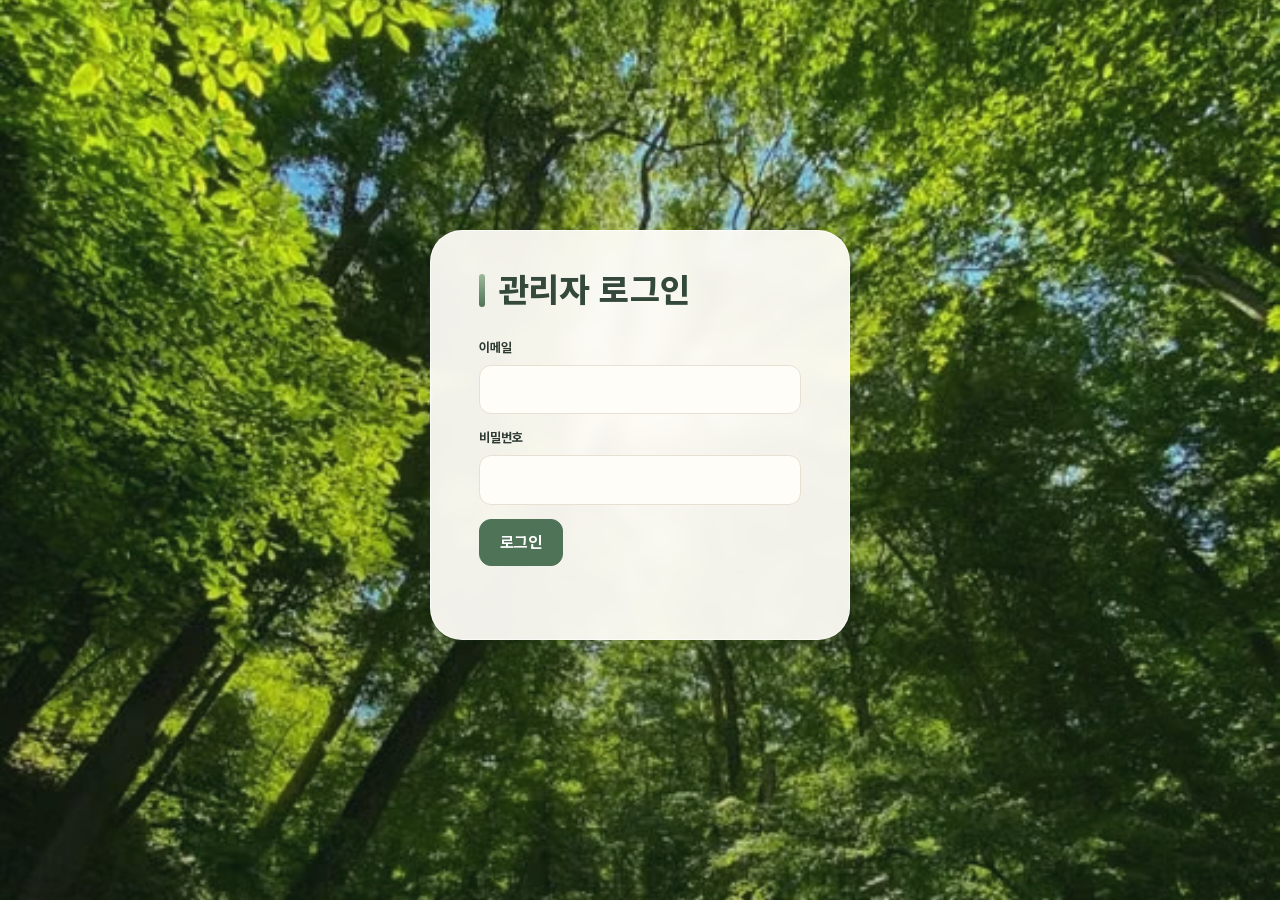
==== commit aa825ec3: "바탕을 숲 사진으로, 글꼴을 프리텐다드로 변경 Pretendard (SIL Open Font License 1.1) 가변 글꼴 분할 파일을 저장소에 포함.  Co-Authored-" ====
--- a/admin.html
+++ b/admin.html
@@ -5,6 +5,7 @@
   <meta name="viewport" content="width=device-width, initial-scale=1">
   <meta name="robots" content="noindex">
   <title>관리자 | Portfolio</title>
+  <link rel="stylesheet" href="fonts/pretendard/pretendardvariable-dynamic-subset.css">
   <link rel="stylesheet" href="style.css">
   <style>
     /* ===== 관리자 화면에만 쓰는 모양 (색·글꼴은 style.css 와 같음) ===== */
--- a/fonts/pretendard/pretendardvariable-dynamic-subset.css
+++ b/fonts/pretendard/pretendardvariable-dynamic-subset.css
@@ -0,0 +1,927 @@
+/*
+Copyright (c) 2021 Kil Hyung-jin, with Reserved Font Name Pretendard.
+https://github.com/orioncactus/pretendard
+
+This Font Software is licensed under the SIL Open Font License, Version 1.1.
+This license is copied below, and is also available with a FAQ at:
+http://scripts.sil.org/OFL
+*/
+/* [0] */
+@font-face {
+	font-family: 'Pretendard Variable';
+	font-style: normal;
+	font-display: swap;
+	font-weight: 45 920;
+	src: url(./woff2-dynamic-subset/PretendardVariable.subset.0.woff2) format('woff2-variations');
+	unicode-range: U+f9ca-fa0b, U+ff03-ff05, U+ff07, U+ff0a-ff0b, U+ff0d-ff19, U+ff1b, U+ff1d, U+ff20-ff5b, U+ff5d, U+ffe0-ffe3, U+ffe5-ffe6;
+}
+
+/* [1] */
+@font-face {
+	font-family: 'Pretendard Variable';
+	font-style: normal;
+	font-display: swap;
+	font-weight: 45 920;
+	src: url(./woff2-dynamic-subset/PretendardVariable.subset.1.woff2) format('woff2-variations');
+	unicode-range: U+d723-d728, U+d72a-d733, U+d735-d748, U+d74a-d74f, U+d752-d753, U+d755-d757, U+d75a-d75f, U+d762-d764, U+d766-d768, U+d76a-d76b, U+d76d-d76f, U+d771-d787, U+d789-d78b, U+d78d-d78f, U+d791-d797, U+d79a, U+d79c, U+d79e-d7a3, U+f900-f909, U+f90b-f92e;
+}
+
+/* [2] */
+@font-face {
+	font-family: 'Pretendard Variable';
+	font-style: normal;
+	font-display: swap;
+	font-weight: 45 920;
+	src: url(./woff2-dynamic-subset/PretendardVariable.subset.2.woff2) format('woff2-variations');
+	unicode-range: U+d679-d68b, U+d68e-d69e, U+d6a0, U+d6a2-d6a7, U+d6a9-d6c3, U+d6c6-d6c7, U+d6c9-d6cb, U+d6cd-d6d3, U+d6d5-d6d6, U+d6d8-d6e3, U+d6e5-d6e7, U+d6e9-d6fb, U+d6fd-d717, U+d719-d71f, U+d721-d722;
+}
+
+/* [3] */
+@font-face {
+	font-family: 'Pretendard Variable';
+	font-style: normal;
+	font-display: swap;
+	font-weight: 45 920;
+	src: url(./woff2-dynamic-subset/PretendardVariable.subset.3.woff2) format('woff2-variations');
+	unicode-range: U+d5bc-d5c7, U+d5ca-d5cb, U+d5cd-d5cf, U+d5d1-d5d7, U+d5d9-d5da, U+d5dc, U+d5de-d5e3, U+d5e6-d5e7, U+d5e9-d5eb, U+d5ed-d5f6, U+d5f8, U+d5fa-d5ff, U+d602-d603, U+d605-d607, U+d609-d60f, U+d612-d613, U+d616-d61b, U+d61d-d637, U+d63a-d63b, U+d63d-d63f, U+d641-d647, U+d64a-d64c, U+d64e-d653, U+d656-d657, U+d659-d65b, U+d65d-d666, U+d668, U+d66a-d678;
+}
+
+/* [4] */
+@font-face {
+	font-family: 'Pretendard Variable';
+	font-style: normal;
+	font-display: swap;
+	font-weight: 45 920;
+	src: url(./woff2-dynamic-subset/PretendardVariable.subset.4.woff2) format('woff2-variations');
+	unicode-range: U+d507, U+d509-d50b, U+d50d-d513, U+d515-d53b, U+d53e-d53f, U+d541-d543, U+d545-d54c, U+d54e, U+d550, U+d552-d557, U+d55a-d55b, U+d55d-d55f, U+d561-d564, U+d566-d567, U+d56a, U+d56c, U+d56e-d573, U+d576-d577, U+d579-d583, U+d585-d586, U+d58a-d5a4, U+d5a6-d5bb;
+}
+
+/* [5] */
+@font-face {
+	font-family: 'Pretendard Variable';
+	font-style: normal;
+	font-display: swap;
+	font-weight: 45 920;
+	src: url(./woff2-dynamic-subset/PretendardVariable.subset.5.woff2) format('woff2-variations');
+	unicode-range: U+d464-d477, U+d47a-d47b, U+d47d-d47f, U+d481-d487, U+d489-d48a, U+d48c, U+d48e-d4e7, U+d4e9-d503, U+d505-d506;
+}
+
+/* [6] */
+@font-face {
+	font-family: 'Pretendard Variable';
+	font-style: normal;
+	font-display: swap;
+	font-weight: 45 920;
+	src: url(./woff2-dynamic-subset/PretendardVariable.subset.6.woff2) format('woff2-variations');
+	unicode-range: U+d3bf-d3c7, U+d3ca-d3cf, U+d3d1-d3eb, U+d3ee-d3ef, U+d3f1-d3f3, U+d3f5-d3fb, U+d3fd-d400, U+d402-d45b, U+d45d-d463;
+}
+
+/* [7] */
+@font-face {
+	font-family: 'Pretendard Variable';
+	font-style: normal;
+	font-display: swap;
+	font-weight: 45 920;
+	src: url(./woff2-dynamic-subset/PretendardVariable.subset.7.woff2) format('woff2-variations');
+	unicode-range: U+d2ff, U+d302-d304, U+d306-d30b, U+d30f, U+d311-d313, U+d315-d31b, U+d31e, U+d322-d324, U+d326-d327, U+d32a-d32b, U+d32d-d32f, U+d331-d337, U+d339-d33c, U+d33e-d37b, U+d37e-d37f, U+d381-d383, U+d385-d38b, U+d38e-d390, U+d392-d397, U+d39a-d39b, U+d39d-d39f, U+d3a1-d3a7, U+d3a9-d3aa, U+d3ac, U+d3ae-d3b3, U+d3b5-d3b7, U+d3b9-d3bb, U+d3bd-d3be;
+}
+
+/* [8] */
+@font-face {
+	font-family: 'Pretendard Variable';
+	font-style: normal;
+	font-display: swap;
+	font-weight: 45 920;
+	src: url(./woff2-dynamic-subset/PretendardVariable.subset.8.woff2) format('woff2-variations');
+	unicode-range: U+d257-d27f, U+d281-d29b, U+d29d-d29f, U+d2a1-d2ab, U+d2ad-d2b7, U+d2ba-d2bb, U+d2bd-d2bf, U+d2c1-d2c7, U+d2c9-d2ef, U+d2f2-d2f3, U+d2f5-d2f7, U+d2f9-d2fe;
+}
+
+/* [9] */
+@font-face {
+	font-family: 'Pretendard Variable';
+	font-style: normal;
+	font-display: swap;
+	font-weight: 45 920;
+	src: url(./woff2-dynamic-subset/PretendardVariable.subset.9.woff2) format('woff2-variations');
+	unicode-range: U+d1b4, U+d1b6-d1f3, U+d1f5-d22b, U+d22e-d22f, U+d231-d233, U+d235-d23b, U+d23d-d240, U+d242-d256;
+}
+
+/* [10] */
+@font-face {
+	font-family: 'Pretendard Variable';
+	font-style: normal;
+	font-display: swap;
+	font-weight: 45 920;
+	src: url(./woff2-dynamic-subset/PretendardVariable.subset.10.woff2) format('woff2-variations');
+	unicode-range: U+d105-d12f, U+d132-d133, U+d135-d137, U+d139-d13f, U+d141-d142, U+d144, U+d146-d14b, U+d14e-d14f, U+d151-d153, U+d155-d15b, U+d15e-d187, U+d189-d19f, U+d1a2-d1a3, U+d1a5-d1a7, U+d1a9-d1af, U+d1b2-d1b3;
+}
+
+/* [11] */
+@font-face {
+	font-family: 'Pretendard Variable';
+	font-style: normal;
+	font-display: swap;
+	font-weight: 45 920;
+	src: url(./woff2-dynamic-subset/PretendardVariable.subset.11.woff2) format('woff2-variations');
+	unicode-range: U+d04b-d04f, U+d051-d057, U+d059-d06b, U+d06d-d06f, U+d071-d073, U+d075-d07b, U+d07e-d0a3, U+d0a6-d0a7, U+d0a9-d0ab, U+d0ad-d0b3, U+d0b6, U+d0b8, U+d0ba-d0bf, U+d0c2-d0c3, U+d0c5-d0c7, U+d0c9-d0cf, U+d0d2, U+d0d6-d0db, U+d0de-d0df, U+d0e1-d0e3, U+d0e5-d0eb, U+d0ee-d0f0, U+d0f2-d104;
+}
+
+/* [12] */
+@font-face {
+	font-family: 'Pretendard Variable';
+	font-style: normal;
+	font-display: swap;
+	font-weight: 45 920;
+	src: url(./woff2-dynamic-subset/PretendardVariable.subset.12.woff2) format('woff2-variations');
+	unicode-range: U+cfa2-cfc3, U+cfc5-cfdf, U+cfe2-cfe3, U+cfe5-cfe7, U+cfe9-cff4, U+cff6-cffb, U+cffd-cfff, U+d001-d003, U+d005-d017, U+d019-d033, U+d036-d037, U+d039-d03b, U+d03d-d04a;
+}
+
+/* [13] */
+@font-face {
+	font-family: 'Pretendard Variable';
+	font-style: normal;
+	font-display: swap;
+	font-weight: 45 920;
+	src: url(./woff2-dynamic-subset/PretendardVariable.subset.13.woff2) format('woff2-variations');
+	unicode-range: U+cef0-cef3, U+cef6, U+cef9-ceff, U+cf01-cf03, U+cf05-cf07, U+cf09-cf0f, U+cf11-cf12, U+cf14-cf1b, U+cf1d-cf1f, U+cf21-cf2f, U+cf31-cf53, U+cf56-cf57, U+cf59-cf5b, U+cf5d-cf63, U+cf66, U+cf68, U+cf6a-cf6f, U+cf71-cf84, U+cf86-cf8b, U+cf8d-cfa1;
+}
+
+/* [14] */
+@font-face {
+	font-family: 'Pretendard Variable';
+	font-style: normal;
+	font-display: swap;
+	font-weight: 45 920;
+	src: url(./woff2-dynamic-subset/PretendardVariable.subset.14.woff2) format('woff2-variations');
+	unicode-range: U+ce3c-ce57, U+ce5a-ce5b, U+ce5d-ce5f, U+ce61-ce67, U+ce6a, U+ce6c, U+ce6e-ce73, U+ce76-ce77, U+ce79-ce7b, U+ce7d-ce83, U+ce85-ce88, U+ce8a-ce8f, U+ce91-ce93, U+ce95-ce97, U+ce99-ce9f, U+cea2, U+cea4-ceab, U+cead-cee3, U+cee6-cee7, U+cee9-ceeb, U+ceed-ceef;
+}
+
+/* [15] */
+@font-face {
+	font-family: 'Pretendard Variable';
+	font-style: normal;
+	font-display: swap;
+	font-weight: 45 920;
+	src: url(./woff2-dynamic-subset/PretendardVariable.subset.15.woff2) format('woff2-variations');
+	unicode-range: U+cd92-cd93, U+cd96-cd97, U+cd99-cd9b, U+cd9d-cda3, U+cda6-cda8, U+cdaa-cdaf, U+cdb1-cdc3, U+cdc5-cdcb, U+cdcd-cde7, U+cde9-ce03, U+ce05-ce1f, U+ce22-ce34, U+ce36-ce3b;
+}
+
+/* [16] */
+@font-face {
+	font-family: 'Pretendard Variable';
+	font-style: normal;
+	font-display: swap;
+	font-weight: 45 920;
+	src: url(./woff2-dynamic-subset/PretendardVariable.subset.16.woff2) format('woff2-variations');
+	unicode-range: U+ccef-cd07, U+cd0a-cd0b, U+cd0d-cd1a, U+cd1c, U+cd1e-cd2b, U+cd2d-cd5b, U+cd5d-cd77, U+cd79-cd91;
+}
+
+/* [17] */
+@font-face {
+	font-family: 'Pretendard Variable';
+	font-style: normal;
+	font-display: swap;
+	font-weight: 45 920;
+	src: url(./woff2-dynamic-subset/PretendardVariable.subset.17.woff2) format('woff2-variations');
+	unicode-range: U+cc3f-cc43, U+cc46-cc47, U+cc49-cc4b, U+cc4d-cc53, U+cc55-cc58, U+cc5a-cc5f, U+cc61-cc97, U+cc9a-cc9b, U+cc9d-cc9f, U+cca1-cca7, U+ccaa, U+ccac, U+ccae-ccb3, U+ccb6-ccb7, U+ccb9-ccbb, U+ccbd-cccf, U+ccd1-cce3, U+cce5-ccee;
+}
+
+/* [18] */
+@font-face {
+	font-family: 'Pretendard Variable';
+	font-style: normal;
+	font-display: swap;
+	font-weight: 45 920;
+	src: url(./woff2-dynamic-subset/PretendardVariable.subset.18.woff2) format('woff2-variations');
+	unicode-range: U+cb91-cbd3, U+cbd5-cbe3, U+cbe5-cc0b, U+cc0e-cc0f, U+cc11-cc13, U+cc15-cc1b, U+cc1d-cc20, U+cc23-cc27, U+cc2a-cc2b, U+cc2d, U+cc2f, U+cc31-cc37, U+cc3a, U+cc3c;
+}
+
+/* [19] */
+@font-face {
+	font-family: 'Pretendard Variable';
+	font-style: normal;
+	font-display: swap;
+	font-weight: 45 920;
+	src: url(./woff2-dynamic-subset/PretendardVariable.subset.19.woff2) format('woff2-variations');
+	unicode-range: U+caf4-cb47, U+cb4a-cb90;
+}
+
+/* [20] */
+@font-face {
+	font-family: 'Pretendard Variable';
+	font-style: normal;
+	font-display: swap;
+	font-weight: 45 920;
+	src: url(./woff2-dynamic-subset/PretendardVariable.subset.20.woff2) format('woff2-variations');
+	unicode-range: U+ca4a-ca4b, U+ca4e-ca4f, U+ca51-ca53, U+ca55-ca5b, U+ca5d-ca60, U+ca62-ca83, U+ca85-cabb, U+cabe-cabf, U+cac1-cac3, U+cac5-cacb, U+cacd-cad0, U+cad2, U+cad4-cad8, U+cada-caf3;
+}
+
+/* [21] */
+@font-face {
+	font-family: 'Pretendard Variable';
+	font-style: normal;
+	font-display: swap;
+	font-weight: 45 920;
+	src: url(./woff2-dynamic-subset/PretendardVariable.subset.21.woff2) format('woff2-variations');
+	unicode-range: U+c996-c997, U+c99a-c99c, U+c99e-c9bf, U+c9c2-c9c3, U+c9c5-c9c7, U+c9c9-c9cf, U+c9d2, U+c9d4, U+c9d7-c9d8, U+c9db, U+c9de-c9df, U+c9e1-c9e3, U+c9e5-c9e6, U+c9e8-c9eb, U+c9ee-c9f0, U+c9f2-c9f7, U+c9f9-ca0b, U+ca0d-ca28, U+ca2a-ca49;
+}
+
+/* [22] */
+@font-face {
+	font-family: 'Pretendard Variable';
+	font-style: normal;
+	font-display: swap;
+	font-weight: 45 920;
+	src: url(./woff2-dynamic-subset/PretendardVariable.subset.22.woff2) format('woff2-variations');
+	unicode-range: U+c8e9-c8f4, U+c8f6-c8fb, U+c8fe-c8ff, U+c901-c903, U+c905-c90b, U+c90e-c910, U+c912-c917, U+c919-c92b, U+c92d-c94f, U+c951-c953, U+c955-c96b, U+c96d-c973, U+c975-c987, U+c98a-c98b, U+c98d-c98f, U+c991-c995;
+}
+
+/* [23] */
+@font-face {
+	font-family: 'Pretendard Variable';
+	font-style: normal;
+	font-display: swap;
+	font-weight: 45 920;
+	src: url(./woff2-dynamic-subset/PretendardVariable.subset.23.woff2) format('woff2-variations');
+	unicode-range: U+c841-c84b, U+c84d-c86f, U+c872-c873, U+c875-c877, U+c879-c87f, U+c882-c884, U+c887-c88a, U+c88d-c8c3, U+c8c5-c8df, U+c8e1-c8e8;
+}
+
+/* [24] */
+@font-face {
+	font-family: 'Pretendard Variable';
+	font-style: normal;
+	font-display: swap;
+	font-weight: 45 920;
+	src: url(./woff2-dynamic-subset/PretendardVariable.subset.24.woff2) format('woff2-variations');
+	unicode-range: U+c779-c77b, U+c77e-c782, U+c786, U+c78b, U+c78d, U+c78f, U+c792-c793, U+c795, U+c797, U+c799-c79f, U+c7a2, U+c7a7-c7ab, U+c7ae-c7bb, U+c7bd-c7c0, U+c7c2-c7c7, U+c7c9-c7dc, U+c7de-c7ff, U+c802-c803, U+c805-c807, U+c809, U+c80b-c80f, U+c812, U+c814, U+c817-c81b, U+c81e-c81f, U+c821-c823, U+c825-c82e, U+c830-c837, U+c839-c83b, U+c83d-c840;
+}
+
+/* [25] */
+@font-face {
+	font-family: 'Pretendard Variable';
+	font-style: normal;
+	font-display: swap;
+	font-weight: 45 920;
+	src: url(./woff2-dynamic-subset/PretendardVariable.subset.25.woff2) format('woff2-variations');
+	unicode-range: U+c6bb-c6bf, U+c6c2, U+c6c4, U+c6c6-c6cb, U+c6ce-c6cf, U+c6d1-c6d3, U+c6d5-c6db, U+c6dd-c6df, U+c6e1-c6e7, U+c6e9-c6eb, U+c6ed-c6ef, U+c6f1-c6f8, U+c6fa-c703, U+c705-c707, U+c709-c70b, U+c70d-c716, U+c718, U+c71a-c71f, U+c722-c723, U+c725-c727, U+c729-c734, U+c736-c73b, U+c73e-c73f, U+c741-c743, U+c745-c74b, U+c74e-c750, U+c752-c757, U+c759-c773, U+c776-c777;
+}
+
+/* [26] */
+@font-face {
+	font-family: 'Pretendard Variable';
+	font-style: normal;
+	font-display: swap;
+	font-weight: 45 920;
+	src: url(./woff2-dynamic-subset/PretendardVariable.subset.26.woff2) format('woff2-variations');
+	unicode-range: U+c5f5-c5fb, U+c5fe, U+c602-c605, U+c607, U+c609-c60f, U+c611-c61a, U+c61c-c623, U+c626-c627, U+c629-c62b, U+c62d, U+c62f-c632, U+c636, U+c638, U+c63a-c63f, U+c642-c643, U+c645-c647, U+c649-c652, U+c656-c65b, U+c65d-c65f, U+c661-c663, U+c665-c677, U+c679-c67b, U+c67d-c693, U+c696-c697, U+c699-c69b, U+c69d-c6a3, U+c6a6, U+c6a8, U+c6aa-c6af, U+c6b2-c6b3, U+c6b5-c6b7, U+c6b9-c6ba;
+}
+
+/* [27] */
+@font-face {
+	font-family: 'Pretendard Variable';
+	font-style: normal;
+	font-display: swap;
+	font-weight: 45 920;
+	src: url(./woff2-dynamic-subset/PretendardVariable.subset.27.woff2) format('woff2-variations');
+	unicode-range: U+c517-c527, U+c52a-c52b, U+c52d-c52f, U+c531-c538, U+c53a, U+c53c, U+c53e-c543, U+c546-c547, U+c54b, U+c54d-c552, U+c556, U+c55a-c55b, U+c55d, U+c55f, U+c562-c563, U+c565-c567, U+c569-c56f, U+c572, U+c574, U+c576-c57b, U+c57e-c57f, U+c581-c583, U+c585-c586, U+c588-c58b, U+c58e, U+c590, U+c592-c596, U+c599-c5b3, U+c5b6-c5b7, U+c5ba, U+c5be-c5c3, U+c5ca-c5cb, U+c5cd, U+c5cf, U+c5d2-c5d3, U+c5d5-c5d7, U+c5d9-c5df, U+c5e1-c5e2, U+c5e4, U+c5e6-c5eb, U+c5ef, U+c5f1-c5f3;
+}
+
+/* [28] */
+@font-face {
+	font-family: 'Pretendard Variable';
+	font-style: normal;
+	font-display: swap;
+	font-weight: 45 920;
+	src: url(./woff2-dynamic-subset/PretendardVariable.subset.28.woff2) format('woff2-variations');
+	unicode-range: U+c475-c4ef, U+c4f2-c4f3, U+c4f5-c4f7, U+c4f9-c4ff, U+c502-c50b, U+c50d-c516;
+}
+
+/* [29] */
+@font-face {
+	font-family: 'Pretendard Variable';
+	font-style: normal;
+	font-display: swap;
+	font-weight: 45 920;
+	src: url(./woff2-dynamic-subset/PretendardVariable.subset.29.woff2) format('woff2-variations');
+	unicode-range: U+c3d0-c3d7, U+c3da-c3db, U+c3dd-c3de, U+c3e1-c3ec, U+c3ee-c3f3, U+c3f5-c42b, U+c42d-c463, U+c466-c474;
+}
+
+/* [30] */
+@font-face {
+	font-family: 'Pretendard Variable';
+	font-style: normal;
+	font-display: swap;
+	font-weight: 45 920;
+	src: url(./woff2-dynamic-subset/PretendardVariable.subset.30.woff2) format('woff2-variations');
+	unicode-range: U+c32b-c367, U+c36a-c36b, U+c36d-c36f, U+c371-c377, U+c37a-c37b, U+c37e-c383, U+c385-c387, U+c389-c3cf;
+}
+
+/* [31] */
+@font-face {
+	font-family: 'Pretendard Variable';
+	font-style: normal;
+	font-display: swap;
+	font-weight: 45 920;
+	src: url(./woff2-dynamic-subset/PretendardVariable.subset.31.woff2) format('woff2-variations');
+	unicode-range: U+c26a-c26b, U+c26d-c26f, U+c271-c273, U+c275-c27b, U+c27e-c287, U+c289-c28f, U+c291-c297, U+c299-c29a, U+c29c-c2a3, U+c2a5-c2a7, U+c2a9-c2ab, U+c2ad-c2b3, U+c2b6, U+c2b8, U+c2ba-c2bb, U+c2bd-c2db, U+c2de-c2df, U+c2e1-c2e2, U+c2e5-c2ea, U+c2ee, U+c2f0, U+c2f2-c2f5, U+c2f7, U+c2fa-c2fb, U+c2fd-c2ff, U+c301-c307, U+c309-c30c, U+c30e-c312, U+c315-c323, U+c325-c328, U+c32a;
+}
+
+/* [32] */
+@font-face {
+	font-family: 'Pretendard Variable';
+	font-style: normal;
+	font-display: swap;
+	font-weight: 45 920;
+	src: url(./woff2-dynamic-subset/PretendardVariable.subset.32.woff2) format('woff2-variations');
+	unicode-range: U+c1bc-c1c3, U+c1c5-c1df, U+c1e1-c1fb, U+c1fd-c203, U+c205-c20c, U+c20e, U+c210-c217, U+c21a-c21b, U+c21d-c21e, U+c221-c227, U+c229-c22a, U+c22c, U+c22e, U+c230, U+c233-c24f, U+c251-c257, U+c259-c269;
+}
+
+/* [33] */
+@font-face {
+	font-family: 'Pretendard Variable';
+	font-style: normal;
+	font-display: swap;
+	font-weight: 45 920;
+	src: url(./woff2-dynamic-subset/PretendardVariable.subset.33.woff2) format('woff2-variations');
+	unicode-range: U+c101-c11b, U+c11f, U+c121-c123, U+c125-c12b, U+c12e, U+c132-c137, U+c13a-c13b, U+c13d-c13f, U+c141-c147, U+c14a, U+c14c-c153, U+c155-c157, U+c159-c15b, U+c15d-c166, U+c169-c16f, U+c171-c177, U+c179-c18b, U+c18e-c18f, U+c191-c193, U+c195-c19b, U+c19d-c19e, U+c1a0, U+c1a2-c1a4, U+c1a6-c1bb;
+}
+
+/* [34] */
+@font-face {
+	font-family: 'Pretendard Variable';
+	font-style: normal;
+	font-display: swap;
+	font-weight: 45 920;
+	src: url(./woff2-dynamic-subset/PretendardVariable.subset.34.woff2) format('woff2-variations');
+	unicode-range: U+c049-c057, U+c059-c05b, U+c05d-c05f, U+c061-c067, U+c069-c08f, U+c091-c0ab, U+c0ae-c0af, U+c0b1-c0b3, U+c0b5, U+c0b7-c0bb, U+c0be, U+c0c2-c0c7, U+c0ca-c0cb, U+c0cd-c0cf, U+c0d1-c0d7, U+c0d9-c0da, U+c0dc, U+c0de-c0e3, U+c0e5-c0eb, U+c0ed-c0f3, U+c0f6, U+c0f8, U+c0fa-c0ff;
+}
+
+/* [35] */
+@font-face {
+	font-family: 'Pretendard Variable';
+	font-style: normal;
+	font-display: swap;
+	font-weight: 45 920;
+	src: url(./woff2-dynamic-subset/PretendardVariable.subset.35.woff2) format('woff2-variations');
+	unicode-range: U+bfa7-bfaf, U+bfb1-bfc4, U+bfc6-bfcb, U+bfce-bfcf, U+bfd1-bfd3, U+bfd5-bfdb, U+bfdd-c048;
+}
+
+/* [36] */
+@font-face {
+	font-family: 'Pretendard Variable';
+	font-style: normal;
+	font-display: swap;
+	font-weight: 45 920;
+	src: url(./woff2-dynamic-subset/PretendardVariable.subset.36.woff2) format('woff2-variations');
+	unicode-range: U+bf07, U+bf09-bf3f, U+bf41-bf4f, U+bf52-bf54, U+bf56-bfa6;
+}
+
+/* [37] */
+@font-face {
+	font-family: 'Pretendard Variable';
+	font-style: normal;
+	font-display: swap;
+	font-weight: 45 920;
+	src: url(./woff2-dynamic-subset/PretendardVariable.subset.37.woff2) format('woff2-variations');
+	unicode-range: U+be56, U+be58, U+be5c-be5f, U+be62-be63, U+be65-be67, U+be69-be74, U+be76-be7b, U+be7e-be7f, U+be81-be8e, U+be90, U+be92-bea7, U+bea9-becf, U+bed2-bed3, U+bed5-bed6, U+bed9-bee3, U+bee6-bf06;
+}
+
+/* [38] */
+@font-face {
+	font-family: 'Pretendard Variable';
+	font-style: normal;
+	font-display: swap;
+	font-weight: 45 920;
+	src: url(./woff2-dynamic-subset/PretendardVariable.subset.38.woff2) format('woff2-variations');
+	unicode-range: U+bdb0-bdd3, U+bdd5-bdef, U+bdf1-be0b, U+be0d-be0f, U+be11-be13, U+be15-be43, U+be46-be47, U+be49-be4b, U+be4d-be53;
+}
+
+/* [39] */
+@font-face {
+	font-family: 'Pretendard Variable';
+	font-style: normal;
+	font-display: swap;
+	font-weight: 45 920;
+	src: url(./woff2-dynamic-subset/PretendardVariable.subset.39.woff2) format('woff2-variations');
+	unicode-range: U+bd03, U+bd06, U+bd08, U+bd0a-bd0f, U+bd11-bd22, U+bd25-bd47, U+bd49-bd58, U+bd5a-bd7f, U+bd82-bd83, U+bd85-bd87, U+bd8a-bd8f, U+bd91-bd92, U+bd94, U+bd96-bd98, U+bd9a-bdaf;
+}
+
+/* [40] */
+@font-face {
+	font-family: 'Pretendard Variable';
+	font-style: normal;
+	font-display: swap;
+	font-weight: 45 920;
+	src: url(./woff2-dynamic-subset/PretendardVariable.subset.40.woff2) format('woff2-variations');
+	unicode-range: U+bc4e-bc83, U+bc86-bc87, U+bc89-bc8b, U+bc8d-bc93, U+bc96, U+bc98, U+bc9b-bc9f, U+bca2-bca3, U+bca5-bca7, U+bca9-bcb2, U+bcb4-bcbb, U+bcbe-bcbf, U+bcc1-bcc3, U+bcc5-bccc, U+bcce-bcd0, U+bcd2-bcd4, U+bcd6-bcf3, U+bcf7, U+bcf9-bcfb, U+bcfd-bd02;
+}
+
+/* [41] */
+@font-face {
+	font-family: 'Pretendard Variable';
+	font-style: normal;
+	font-display: swap;
+	font-weight: 45 920;
+	src: url(./woff2-dynamic-subset/PretendardVariable.subset.41.woff2) format('woff2-variations');
+	unicode-range: U+bb90-bba3, U+bba5-bbab, U+bbad-bbbf, U+bbc1-bbf7, U+bbfa-bbfb, U+bbfd-bbfe, U+bc01-bc07, U+bc09-bc0a, U+bc0e, U+bc10, U+bc12-bc13, U+bc17, U+bc19-bc1a, U+bc1e, U+bc20-bc23, U+bc26, U+bc28, U+bc2a-bc2c, U+bc2e-bc2f, U+bc32-bc33, U+bc35-bc37, U+bc39-bc3f, U+bc41-bc42, U+bc44, U+bc46-bc48, U+bc4a-bc4d;
+}
+
+/* [42] */
+@font-face {
+	font-family: 'Pretendard Variable';
+	font-style: normal;
+	font-display: swap;
+	font-weight: 45 920;
+	src: url(./woff2-dynamic-subset/PretendardVariable.subset.42.woff2) format('woff2-variations');
+	unicode-range: U+bae6-bafb, U+bafd-bb17, U+bb19-bb33, U+bb37, U+bb39-bb3a, U+bb3d-bb43, U+bb45-bb46, U+bb48, U+bb4a-bb4f, U+bb51-bb53, U+bb55-bb57, U+bb59-bb62, U+bb64-bb8f;
+}
+
+/* [43] */
+@font-face {
+	font-family: 'Pretendard Variable';
+	font-style: normal;
+	font-display: swap;
+	font-weight: 45 920;
+	src: url(./woff2-dynamic-subset/PretendardVariable.subset.43.woff2) format('woff2-variations');
+	unicode-range: U+ba30-ba37, U+ba3a-ba3b, U+ba3d-ba3f, U+ba41-ba47, U+ba49-ba4a, U+ba4c, U+ba4e-ba53, U+ba56-ba57, U+ba59-ba5b, U+ba5d-ba63, U+ba65-ba66, U+ba68-ba6f, U+ba71-ba73, U+ba75-ba77, U+ba79-ba84, U+ba86, U+ba88-baa7, U+baaa, U+baad-baaf, U+bab1-bab7, U+baba, U+babc, U+babe-bae5;
+}
+
+/* [44] */
+@font-face {
+	font-family: 'Pretendard Variable';
+	font-style: normal;
+	font-display: swap;
+	font-weight: 45 920;
+	src: url(./woff2-dynamic-subset/PretendardVariable.subset.44.woff2) format('woff2-variations');
+	unicode-range: U+b96e-b973, U+b976-b977, U+b979-b97b, U+b97d-b983, U+b986, U+b988, U+b98a-b98d, U+b98f-b9ab, U+b9ae-b9af, U+b9b1-b9b3, U+b9b5-b9bb, U+b9be, U+b9c0, U+b9c2-b9c7, U+b9ca-b9cb, U+b9cd, U+b9d2-b9d7, U+b9da, U+b9dc, U+b9df-b9e0, U+b9e2, U+b9e6-b9e7, U+b9e9-b9f3, U+b9f6, U+b9f8, U+b9fb-ba2f;
+}
+
+/* [45] */
+@font-face {
+	font-family: 'Pretendard Variable';
+	font-style: normal;
+	font-display: swap;
+	font-weight: 45 920;
+	src: url(./woff2-dynamic-subset/PretendardVariable.subset.45.woff2) format('woff2-variations');
+	unicode-range: U+b8bf-b8cb, U+b8cd-b8e0, U+b8e2-b8e7, U+b8ea-b8eb, U+b8ed-b8ef, U+b8f1-b8f7, U+b8fa, U+b8fc, U+b8fe-b903, U+b905-b917, U+b919-b91f, U+b921-b93b, U+b93d-b957, U+b95a-b95b, U+b95d-b95f, U+b961-b967, U+b969-b96c;
+}
+
+/* [46] */
+@font-face {
+	font-family: 'Pretendard Variable';
+	font-style: normal;
+	font-display: swap;
+	font-weight: 45 920;
+	src: url(./woff2-dynamic-subset/PretendardVariable.subset.46.woff2) format('woff2-variations');
+	unicode-range: U+b80d-b80f, U+b811-b817, U+b81a, U+b81c-b823, U+b826-b827, U+b829-b82b, U+b82d-b833, U+b836, U+b83a-b83f, U+b841-b85b, U+b85e-b85f, U+b861-b863, U+b865-b86b, U+b86e, U+b870, U+b872-b8af, U+b8b1-b8be;
+}
+
+/* [47] */
+@font-face {
+	font-family: 'Pretendard Variable';
+	font-style: normal;
+	font-display: swap;
+	font-weight: 45 920;
+	src: url(./woff2-dynamic-subset/PretendardVariable.subset.47.woff2) format('woff2-variations');
+	unicode-range: U+b74d-b75f, U+b761-b763, U+b765-b774, U+b776-b77b, U+b77e-b77f, U+b781-b783, U+b785-b78b, U+b78e, U+b792-b796, U+b79a-b79b, U+b79d-b7a7, U+b7aa, U+b7ae-b7b3, U+b7b6-b7c8, U+b7ca-b7eb, U+b7ee-b7ef, U+b7f1-b7f3, U+b7f5-b7fb, U+b7fe, U+b802-b806, U+b80a-b80b;
+}
+
+/* [48] */
+@font-face {
+	font-family: 'Pretendard Variable';
+	font-style: normal;
+	font-display: swap;
+	font-weight: 45 920;
+	src: url(./woff2-dynamic-subset/PretendardVariable.subset.48.woff2) format('woff2-variations');
+	unicode-range: U+b6a7-b6aa, U+b6ac-b6b0, U+b6b2-b6ef, U+b6f1-b727, U+b72a-b72b, U+b72d-b72e, U+b731-b737, U+b739-b73a, U+b73c-b743, U+b745-b74c;
+}
+
+/* [49] */
+@font-face {
+	font-family: 'Pretendard Variable';
+	font-style: normal;
+	font-display: swap;
+	font-weight: 45 920;
+	src: url(./woff2-dynamic-subset/PretendardVariable.subset.49.woff2) format('woff2-variations');
+	unicode-range: U+b605-b60f, U+b612-b617, U+b619-b624, U+b626-b69b, U+b69e-b6a3, U+b6a5-b6a6;
+}
+
+/* [50] */
+@font-face {
+	font-family: 'Pretendard Variable';
+	font-style: normal;
+	font-display: swap;
+	font-weight: 45 920;
+	src: url(./woff2-dynamic-subset/PretendardVariable.subset.50.woff2) format('woff2-variations');
+	unicode-range: U+b55f, U+b562-b583, U+b585-b59f, U+b5a2-b5a3, U+b5a5-b5a7, U+b5a9-b5b2, U+b5b5-b5ba, U+b5bd-b604;
+}
+
+/* [51] */
+@font-face {
+	font-family: 'Pretendard Variable';
+	font-style: normal;
+	font-display: swap;
+	font-weight: 45 920;
+	src: url(./woff2-dynamic-subset/PretendardVariable.subset.51.woff2) format('woff2-variations');
+	unicode-range: U+b4a5-b4b6, U+b4b8-b4bf, U+b4c1-b4c7, U+b4c9-b4db, U+b4de-b4df, U+b4e1-b4e2, U+b4e5-b4eb, U+b4ee, U+b4f0, U+b4f2-b513, U+b516-b517, U+b519-b51a, U+b51d-b523, U+b526, U+b528, U+b52b-b52f, U+b532-b533, U+b535-b537, U+b539-b53f, U+b541-b544, U+b546-b54b, U+b54d-b54f, U+b551-b55b, U+b55d-b55e;
+}
+
+/* [52] */
+@font-face {
+	font-family: 'Pretendard Variable';
+	font-style: normal;
+	font-display: swap;
+	font-weight: 45 920;
+	src: url(./woff2-dynamic-subset/PretendardVariable.subset.52.woff2) format('woff2-variations');
+	unicode-range: U+b3f8-b3fb, U+b3fd-b40f, U+b411-b417, U+b419-b41b, U+b41d-b41f, U+b421-b427, U+b42a-b42b, U+b42d-b44f, U+b452-b453, U+b455-b457, U+b459-b45f, U+b462-b464, U+b466-b46b, U+b46d-b47f, U+b481-b4a3;
+}
+
+/* [53] */
+@font-face {
+	font-family: 'Pretendard Variable';
+	font-style: normal;
+	font-display: swap;
+	font-weight: 45 920;
+	src: url(./woff2-dynamic-subset/PretendardVariable.subset.53.woff2) format('woff2-variations');
+	unicode-range: U+b342-b353, U+b356-b357, U+b359-b35b, U+b35d-b35e, U+b360-b363, U+b366, U+b368, U+b36a-b36d, U+b36f, U+b372-b373, U+b375-b377, U+b379-b37f, U+b381-b382, U+b384, U+b386-b38b, U+b38d-b3c3, U+b3c6-b3c7, U+b3c9-b3ca, U+b3cd-b3d3, U+b3d6, U+b3d8, U+b3da-b3f7;
+}
+
+/* [54] */
+@font-face {
+	font-family: 'Pretendard Variable';
+	font-style: normal;
+	font-display: swap;
+	font-weight: 45 920;
+	src: url(./woff2-dynamic-subset/PretendardVariable.subset.54.woff2) format('woff2-variations');
+	unicode-range: U+b27c-b283, U+b285-b28f, U+b292-b293, U+b295-b297, U+b29a-b29f, U+b2a1-b2a4, U+b2a7-b2a9, U+b2ab, U+b2ad-b2c7, U+b2ca-b2cb, U+b2cd-b2cf, U+b2d1-b2d7, U+b2da, U+b2dc, U+b2de-b2e3, U+b2e7, U+b2e9-b2ea, U+b2ef-b2f3, U+b2f6, U+b2f8, U+b2fa-b2fb, U+b2fd-b2fe, U+b302-b303, U+b305-b307, U+b309-b30f, U+b312, U+b316-b31b, U+b31d-b341;
+}
+
+/* [55] */
+@font-face {
+	font-family: 'Pretendard Variable';
+	font-style: normal;
+	font-display: swap;
+	font-weight: 45 920;
+	src: url(./woff2-dynamic-subset/PretendardVariable.subset.55.woff2) format('woff2-variations');
+	unicode-range: U+b1d6-b1e7, U+b1e9-b1fc, U+b1fe-b203, U+b206-b207, U+b209-b20b, U+b20d-b213, U+b216-b21f, U+b221-b257, U+b259-b273, U+b275-b27b;
+}
+
+/* [56] */
+@font-face {
+	font-family: 'Pretendard Variable';
+	font-style: normal;
+	font-display: swap;
+	font-weight: 45 920;
+	src: url(./woff2-dynamic-subset/PretendardVariable.subset.56.woff2) format('woff2-variations');
+	unicode-range: U+b120-b122, U+b126-b127, U+b129-b12b, U+b12d-b133, U+b136, U+b138, U+b13a-b13f, U+b142-b143, U+b145-b14f, U+b151-b153, U+b156-b157, U+b159-b177, U+b17a-b17b, U+b17d-b17f, U+b181-b187, U+b189-b18c, U+b18e-b191, U+b195-b1a7, U+b1a9-b1cb, U+b1cd-b1d5;
+}
+
+/* [57] */
+@font-face {
+	font-family: 'Pretendard Variable';
+	font-style: normal;
+	font-display: swap;
+	font-weight: 45 920;
+	src: url(./woff2-dynamic-subset/PretendardVariable.subset.57.woff2) format('woff2-variations');
+	unicode-range: U+b05f-b07b, U+b07e-b07f, U+b081-b083, U+b085-b08b, U+b08d-b097, U+b09b, U+b09d-b09f, U+b0a2-b0a7, U+b0aa, U+b0b0, U+b0b2, U+b0b6-b0b7, U+b0b9-b0bb, U+b0bd-b0c3, U+b0c6-b0c7, U+b0ca-b0cf, U+b0d1-b0df, U+b0e1-b0e4, U+b0e6-b107, U+b10a-b10b, U+b10d-b10f, U+b111-b112, U+b114-b117, U+b119-b11a, U+b11c-b11f;
+}
+
+/* [58] */
+@font-face {
+	font-family: 'Pretendard Variable';
+	font-style: normal;
+	font-display: swap;
+	font-weight: 45 920;
+	src: url(./woff2-dynamic-subset/PretendardVariable.subset.58.woff2) format('woff2-variations');
+	unicode-range: U+afac-afb7, U+afba-afbb, U+afbd-afbf, U+afc1-afc6, U+afca-afcc, U+afce-afd3, U+afd5-afe7, U+afe9-afef, U+aff1-b00b, U+b00d-b00f, U+b011-b013, U+b015-b01b, U+b01d-b027, U+b029-b043, U+b045-b047, U+b049, U+b04b, U+b04d-b052, U+b055-b056, U+b058-b05c, U+b05e;
+}
+
+/* [59] */
+@font-face {
+	font-family: 'Pretendard Variable';
+	font-style: normal;
+	font-display: swap;
+	font-weight: 45 920;
+	src: url(./woff2-dynamic-subset/PretendardVariable.subset.59.woff2) format('woff2-variations');
+	unicode-range: U+af03-af07, U+af09-af2b, U+af2e-af33, U+af35-af3b, U+af3e-af40, U+af44-af47, U+af4a-af5c, U+af5e-af63, U+af65-af7f, U+af81-afab;
+}
+
+/* [60] */
+@font-face {
+	font-family: 'Pretendard Variable';
+	font-style: normal;
+	font-display: swap;
+	font-weight: 45 920;
+	src: url(./woff2-dynamic-subset/PretendardVariable.subset.60.woff2) format('woff2-variations');
+	unicode-range: U+ae56-ae5b, U+ae5e-ae60, U+ae62-ae64, U+ae66-ae67, U+ae69-ae6b, U+ae6d-ae83, U+ae85-aebb, U+aebf, U+aec1-aec3, U+aec5-aecb, U+aece, U+aed0, U+aed2-aed7, U+aed9-aef3, U+aef5-af02;
+}
+
+/* [61] */
+@font-face {
+	font-family: 'Pretendard Variable';
+	font-style: normal;
+	font-display: swap;
+	font-weight: 45 920;
+	src: url(./woff2-dynamic-subset/PretendardVariable.subset.61.woff2) format('woff2-variations');
+	unicode-range: U+ad9c-ada3, U+ada5-adbf, U+adc1-adc3, U+adc5-adc7, U+adc9-add2, U+add4-addb, U+addd-addf, U+ade1-ade3, U+ade5-adf7, U+adfa-adfb, U+adfd-adff, U+ae02-ae07, U+ae0a, U+ae0c, U+ae0e-ae13, U+ae15-ae2f, U+ae31-ae33, U+ae35-ae37, U+ae39-ae3f, U+ae42, U+ae44, U+ae46-ae49, U+ae4b, U+ae4f, U+ae51-ae53, U+ae55;
+}
+
+/* [62] */
+@font-face {
+	font-family: 'Pretendard Variable';
+	font-style: normal;
+	font-display: swap;
+	font-weight: 45 920;
+	src: url(./woff2-dynamic-subset/PretendardVariable.subset.62.woff2) format('woff2-variations');
+	unicode-range: U+ace2-ace3, U+ace5-ace6, U+ace9-acef, U+acf2, U+acf4, U+acf7-acfb, U+acfe-acff, U+ad01-ad03, U+ad05-ad0b, U+ad0d-ad10, U+ad12-ad1b, U+ad1d-ad33, U+ad35-ad48, U+ad4a-ad4f, U+ad51-ad6b, U+ad6e-ad6f, U+ad71-ad72, U+ad77-ad7c, U+ad7e, U+ad80, U+ad82-ad87, U+ad89-ad8b, U+ad8d-ad8f, U+ad91-ad9b;
+}
+
+/* [63] */
+@font-face {
+	font-family: 'Pretendard Variable';
+	font-style: normal;
+	font-display: swap;
+	font-weight: 45 920;
+	src: url(./woff2-dynamic-subset/PretendardVariable.subset.63.woff2) format('woff2-variations');
+	unicode-range: U+ac25-ac2c, U+ac2e, U+ac30, U+ac32-ac37, U+ac39-ac3f, U+ac41-ac4c, U+ac4e-ac6f, U+ac72-ac73, U+ac75-ac76, U+ac79-ac7f, U+ac82, U+ac84-ac88, U+ac8a-ac8b, U+ac8d-ac8f, U+ac91-ac93, U+ac95-ac9b, U+ac9d-ac9e, U+aca1-aca7, U+acab, U+acad-acaf, U+acb1-acb7, U+acba-acbb, U+acbe-acc0, U+acc2-acc3, U+acc5-acdf;
+}
+
+/* [64] */
+@font-face {
+	font-family: 'Pretendard Variable';
+	font-style: normal;
+	font-display: swap;
+	font-weight: 45 920;
+	src: url(./woff2-dynamic-subset/PretendardVariable.subset.64.woff2) format('woff2-variations');
+	unicode-range: U+99df, U+99ed, U+99f1, U+99ff, U+9a01, U+9a08, U+9a0e-9a0f, U+9a19, U+9a2b, U+9a30, U+9a36-9a37, U+9a40, U+9a43, U+9a45, U+9a4d, U+9a55, U+9a57, U+9a5a-9a5b, U+9a5f, U+9a62, U+9a65, U+9a69-9a6a, U+9aa8, U+9ab8, U+9ad3, U+9ae5, U+9aee, U+9b1a, U+9b27, U+9b2a, U+9b31, U+9b3c, U+9b41-9b45, U+9b4f, U+9b54, U+9b5a, U+9b6f, U+9b8e, U+9b91, U+9b9f, U+9bab, U+9bae, U+9bc9, U+9bd6, U+9be4, U+9be8, U+9c0d, U+9c10, U+9c12, U+9c15, U+9c25, U+9c32, U+9c3b, U+9c47, U+9c49, U+9c57, U+9ce5, U+9ce7, U+9ce9, U+9cf3-9cf4, U+9cf6, U+9d09, U+9d1b, U+9d26, U+9d28, U+9d3b, U+9d51, U+9d5d, U+9d60-9d61, U+9d6c, U+9d72, U+9da9, U+9daf, U+9db4, U+9dc4, U+9dd7, U+9df2, U+9df8-9dfa, U+9e1a, U+9e1e, U+9e75, U+9e79, U+9e7d, U+9e7f, U+9e92-9e93, U+9e97, U+9e9d, U+9e9f, U+9ea5, U+9eb4-9eb5, U+9ebb, U+9ebe, U+9ec3, U+9ecd-9ece, U+9ed4, U+9ed8, U+9edb-9edc, U+9ede, U+9ee8, U+9ef4, U+9f07-9f08, U+9f0e, U+9f13, U+9f20, U+9f3b, U+9f4a-9f4b, U+9f4e, U+9f52, U+9f5f, U+9f61, U+9f67, U+9f6a, U+9f6c, U+9f77, U+9f8d, U+9f90, U+9f95, U+9f9c, U+ac02-ac03, U+ac05-ac06, U+ac09-ac0f, U+ac17-ac18, U+ac1b, U+ac1e-ac1f, U+ac21-ac23;
+}
+
+/* [65] */
+@font-face {
+	font-family: 'Pretendard Variable';
+	font-style: normal;
+	font-display: swap;
+	font-weight: 45 920;
+	src: url(./woff2-dynamic-subset/PretendardVariable.subset.65.woff2) format('woff2-variations');
+	unicode-range: U+338c-339c, U+339f-33a0, U+33a2-33cb, U+33cf-33d0, U+33d3, U+33d6, U+33d8, U+33db-33dd, U+4e01, U+4e03, U+4e07-4e08, U+4e11, U+4e14-4e15, U+4e18-4e19, U+4e1e, U+4e32, U+4e38-4e39, U+4e42-4e43, U+4e45, U+4e4d-4e4f, U+4e56, U+4e58-4e59, U+4e5d-4e5e, U+4e6b, U+4e6d, U+4e73, U+4e76-4e77, U+4e7e, U+4e82, U+4e86, U+4e88, U+4e8e, U+4e90-4e92, U+4e94-4e95, U+4e98, U+4e9b, U+4e9e, U+4ea1-4ea2, U+4ea4-4ea6, U+4ea8, U+4eab, U+4ead-4eae, U+4eb6, U+4ec0-4ec1, U+4ec4, U+4ec7, U+4ecb, U+4ecd, U+4ed4-4ed5, U+4ed7-4ed9, U+4edd, U+4edf, U+4ee4, U+4ef0, U+4ef2, U+4ef6-4ef7, U+4efb, U+4f01, U+4f09, U+4f0b, U+4f0d-4f11, U+4f2f, U+4f34, U+4f36, U+4f38, U+4f3a, U+4f3c-4f3d;
+}
+
+/* [66] */
+@font-face {
+	font-family: 'Pretendard Variable';
+	font-style: normal;
+	font-display: swap;
+	font-weight: 45 920;
+	src: url(./woff2-dynamic-subset/PretendardVariable.subset.66.woff2) format('woff2-variations');
+	unicode-range: U+3136, U+3138, U+313a-3140, U+3143-3144, U+3150, U+3152, U+3154-3156, U+3158-315b, U+315d-315f, U+3162, U+3164-318c, U+318e, U+3200-321b, U+3231, U+3239, U+3251-325a, U+3260-327b, U+327e-327f, U+328a-3290, U+3294, U+329e, U+32a5, U+3380-3384, U+3388-338b;
+}
+
+/* [67] */
+@font-face {
+	font-family: 'Pretendard Variable';
+	font-style: normal;
+	font-display: swap;
+	font-weight: 45 920;
+	src: url(./woff2-dynamic-subset/PretendardVariable.subset.67.woff2) format('woff2-variations');
+	unicode-range: U+2f7d, U+2f7f-2f8b, U+2f8e-2f90, U+2f92-2f97, U+2f99-2fa0, U+2fa2-2fa3, U+2fa5-2fa9, U+2fac-2fb1, U+2fb3-2fbc, U+2fc1-2fca, U+2fcd-2fd4, U+3003, U+3012-3019, U+301c, U+301e-3020, U+3036, U+3041, U+3043, U+3045, U+3047, U+3049, U+304e, U+3050, U+3052, U+3056, U+305a, U+305c, U+305e, U+3062, U+3065, U+306c, U+3070-307d, U+3080, U+3085, U+3087, U+308e, U+3090-3091, U+30a1, U+30a5, U+30a9, U+30ae, U+30b1-30b2, U+30b4, U+30b6, U+30bc-30be, U+30c2, U+30c5, U+30cc, U+30d2, U+30d4, U+30d8-30dd, U+30e4, U+30e6, U+30e8, U+30ee, U+30f0-30f2, U+30f4-30f6, U+3133, U+3135;
+}
+
+/* [68] */
+@font-face {
+	font-family: 'Pretendard Variable';
+	font-style: normal;
+	font-display: swap;
+	font-weight: 45 920;
+	src: url(./woff2-dynamic-subset/PretendardVariable.subset.68.woff2) format('woff2-variations');
+	unicode-range: U+2541-254b, U+25a4-25a9, U+25b1, U+25b5, U+25b9, U+25bf, U+25c1, U+25c3, U+25c9-25ca, U+25cc, U+25ce, U+25d0-25d1, U+25e6, U+25ef, U+260f, U+261d, U+261f, U+262f, U+2660, U+2664, U+2667-2669, U+266d, U+266f, U+2716, U+271a, U+273d, U+2756, U+2776-277f, U+278a-2793, U+2963, U+2965, U+2ac5-2ac6, U+2acb-2acc, U+2f00, U+2f04, U+2f06, U+2f08, U+2f0a-2f0b, U+2f11-2f12, U+2f14, U+2f17-2f18, U+2f1c-2f1d, U+2f1f-2f20, U+2f23-2f26, U+2f28-2f29, U+2f2b, U+2f2d, U+2f2f-2f32, U+2f38, U+2f3c-2f40, U+2f42-2f4c, U+2f4f-2f52, U+2f54-2f58, U+2f5a-2f66, U+2f69-2f70, U+2f72-2f76, U+2f78, U+2f7a-2f7c;
+}
+
+/* [69] */
+@font-face {
+	font-family: 'Pretendard Variable';
+	font-style: normal;
+	font-display: swap;
+	font-weight: 45 920;
+	src: url(./woff2-dynamic-subset/PretendardVariable.subset.69.woff2) format('woff2-variations');
+	unicode-range: U+2479-2487, U+249c-24d1, U+24d3-24d7, U+24d9-24e9, U+24eb-24f4, U+2500-2501, U+2503, U+250c-2513, U+2515-2516, U+2518-2540;
+}
+
+/* [70] */
+@font-face {
+	font-family: 'Pretendard Variable';
+	font-style: normal;
+	font-display: swap;
+	font-weight: 45 920;
+	src: url(./woff2-dynamic-subset/PretendardVariable.subset.70.woff2) format('woff2-variations');
+	unicode-range: U+215b-215e, U+2162-2169, U+2170-2179, U+2195-2199, U+21b0-21b4, U+21bc, U+21c0, U+21c4-21c5, U+21cd, U+21cf-21d4, U+21e0-21e3, U+21e6-21e9, U+2200, U+2202-2203, U+2206-2209, U+220b-220c, U+220f, U+2211, U+2213, U+221a, U+221d-2220, U+2222, U+2225-2227, U+2229-222c, U+222e, U+2234-2237, U+223d, U+2243, U+2245, U+2248, U+2250-2253, U+225a, U+2260-2262, U+2264-2267, U+226a-226b, U+226e-2273, U+2276-2277, U+2279-227b, U+2280-2287, U+228a-228b, U+2295-2297, U+22a3-22a5, U+22bb-22bc, U+22ce-22cf, U+22da-22db, U+22ee-22ef, U+2306, U+2312, U+2314, U+2467-2478;
+}
+
+/* [71] */
+@font-face {
+	font-family: 'Pretendard Variable';
+	font-style: normal;
+	font-display: swap;
+	font-weight: 45 920;
+	src: url(./woff2-dynamic-subset/PretendardVariable.subset.71.woff2) format('woff2-variations');
+	unicode-range: U+81-82, U+84, U+a2-a5, U+a7-a8, U+aa, U+ac, U+b1-b3, U+b6, U+b8-ba, U+bc-be, U+c0, U+c2, U+c6-cb, U+ce-d0, U+d4, U+d8-d9, U+db-dc, U+de-df, U+e6, U+eb, U+ee-f0, U+f4, U+f7-f9, U+fb, U+fe-ff, U+111, U+126-127, U+132-133, U+138, U+13f-142, U+149-14b, U+152-153, U+166-167, U+2bc, U+2c7, U+2d0, U+2d8-2d9, U+2db-2dd, U+391-394, U+396-3a1, U+3a3-3a9, U+3b2-3b6, U+3b8, U+3bc, U+3be-3c1, U+3c3-3c9, U+2010, U+2015-2016, U+2018-2019, U+201b, U+201f-2021, U+2025, U+2030, U+2033-2036, U+203c, U+203e, U+2042, U+2074, U+207a-207f, U+2081-2084, U+2109, U+2113, U+2116, U+2121, U+2126, U+212b, U+2153-2154;
+}
+
+/* [72] */
+@font-face {
+	font-family: 'Pretendard Variable';
+	font-style: normal;
+	font-display: swap;
+	font-weight: 45 920;
+	src: url(./woff2-dynamic-subset/PretendardVariable.subset.72.woff2) format('woff2-variations');
+	unicode-range: U+e8, U+2da, U+2160, U+2194, U+3054, U+3058, U+306d, U+3086, U+308d, U+30ac, U+30bb, U+30c4, U+30cd-30ce, U+30e2, U+3132, U+3146, U+3149, U+339d, U+4e3b, U+4f0a, U+4fdd, U+4fe1, U+5409, U+540c, U+5834, U+592a-592b, U+5b9a, U+5dde, U+5e0c, U+5e73, U+5f0f, U+60f3, U+653f, U+661f, U+662f, U+667a, U+683c, U+6b4c, U+6c11, U+767c, U+76ee, U+76f4, U+77f3, U+79d1, U+7a7a, U+7b2c, U+7d22, U+8207, U+8a00, U+8a71, U+9280, U+9580, U+958b, U+96c6, U+9762, U+98df, U+9ed1, U+ac2d, U+adc8, U+add3, U+af48, U+b014, U+b134-b135, U+b158, U+b2aa, U+b35f, U+b6a4, U+b9cf, U+bb63, U+bd23, U+be91, U+c29b, U+c3f4, U+c42c, U+c55c, U+c573, U+c58f, U+c78c, U+c7dd, U+c8f5, U+cad1, U+cc48, U+cf10, U+cf20, U+d03c, U+d07d, U+d2a0, U+d30e, U+d38d, U+d3a8, U+d3c8, U+d5e5, U+d5f9, U+d6e4, U+f90a, U+ff02, U+ff1c;
+}
+
+/* [73] */
+@font-face {
+	font-family: 'Pretendard Variable';
+	font-style: normal;
+	font-display: swap;
+	font-weight: 45 920;
+	src: url(./woff2-dynamic-subset/PretendardVariable.subset.73.woff2) format('woff2-variations');
+	unicode-range: U+3b1, U+2466, U+25a1, U+25a3, U+261c, U+3008-3009, U+305b, U+305d, U+3069, U+30a7, U+30ba, U+30cf, U+30ef, U+3151, U+3157, U+4e4b, U+4e5f, U+4e8c, U+4eca, U+4ed6, U+4f5b, U+50cf, U+5149, U+5165, U+5171, U+5229, U+529b, U+5316, U+539f, U+53f2, U+571f, U+5728, U+58eb, U+591c, U+5b78, U+5c11, U+5c55, U+5ddd, U+5e02, U+5fb7, U+60c5, U+610f, U+611f, U+6625, U+66f8, U+6797, U+679c, U+682a, U+6d2a, U+706b, U+7406, U+767b, U+76f8, U+77e5, U+7acb, U+898b, U+8a69, U+8def, U+8fd1, U+901a, U+90e8, U+91cd, U+975e, U+ae14, U+ae6c, U+aec0, U+afc7, U+afc9, U+b01c, U+b028, U+b308, U+b311, U+b314, U+b31c, U+b524, U+b560, U+b764, U+b920, U+b9e3, U+bd48, U+be7d, U+c0db, U+c231, U+c270, U+c2e3, U+c37d, U+c3ed, U+c530, U+c6a5, U+c6dc, U+c7a4, U+c954, U+c974, U+d000, U+d565, U+d667, U+d6c5, U+d79d, U+ff1e;
+}
+
+/* [74] */
+@font-face {
+	font-family: 'Pretendard Variable';
+	font-style: normal;
+	font-display: swap;
+	font-weight: 45 920;
+	src: url(./woff2-dynamic-subset/PretendardVariable.subset.74.woff2) format('woff2-variations');
+	unicode-range: U+131, U+2032, U+2465, U+2642, U+3048, U+3051, U+3083-3084, U+308f, U+30c0, U+30d1, U+30d3, U+30d6, U+30df, U+30e7, U+3153, U+4e16, U+4e8b, U+4ee5, U+5206, U+52a0, U+52d5, U+53e4, U+53ef, U+54c1, U+57ce, U+597d, U+5b8c, U+5ea6, U+5f8c, U+5f97, U+6210, U+6240, U+624b, U+6728, U+6bd4, U+7236, U+7269, U+7279, U+738b, U+7528, U+7530, U+767e, U+798f, U+8005, U+8a18, U+90fd, U+91cc, U+9577, U+9593, U+98a8, U+ac20, U+acf6, U+ad90, U+af5d, U+af80, U+afcd, U+aff0, U+b0a1, U+b0b5, U+b1fd, U+b2fc, U+b380, U+b51b, U+b584, U+b5b3, U+b8fd, U+b93c, U+b9f4, U+bb44, U+bc08, U+bc27, U+bc49, U+be55, U+be64, U+bfb0, U+bfc5, U+c178, U+c21f, U+c314, U+c4f1, U+c58d, U+c664, U+c698, U+c6a7, U+c6c1, U+c9ed, U+cac0, U+cacc, U+cad9, U+ccb5, U+cdcc, U+d0e4, U+d143, U+d320, U+d330, U+d54d, U+ff06, U+ff1f, U+ff5e;
+}
+
+/* [75] */
+@font-face {
+	font-family: 'Pretendard Variable';
+	font-style: normal;
+	font-display: swap;
+	font-weight: 45 920;
+	src: url(./woff2-dynamic-subset/PretendardVariable.subset.75.woff2) format('woff2-variations');
+	unicode-range: U+b4, U+20a9, U+20ac, U+2190, U+24d8, U+2502, U+2514, U+2592, U+25c7-25c8, U+2663, U+3060, U+3064, U+3081, U+3088, U+30a3, U+30a6, U+30aa, U+30b5, U+30c7, U+30ca-30cb, U+30d0, U+30e3, U+30e5, U+339e, U+4e09, U+4eac, U+4f5c, U+5167-5168, U+516c, U+51fa, U+5408, U+540d, U+591a, U+5b57, U+6211, U+65b9, U+660e, U+6642, U+6700, U+6b63, U+6e2f, U+7063, U+7532, U+793e, U+81ea, U+8272, U+82b1, U+897f, U+8eca, U+91ce, U+ac38, U+ad76, U+ae84, U+aecc, U+b07d, U+b0b1, U+b215, U+b2a0, U+b310, U+b3d7, U+b52a, U+b618, U+b775, U+b797, U+bcd5, U+bd59, U+be80, U+bea8, U+bed1, U+bee4-bee5, U+c060, U+c2ef, U+c329, U+c3dc, U+c597, U+c5bd, U+c5e5, U+c69c, U+c9d6, U+ca29, U+ca5c, U+ca84, U+cc39, U+cc3b, U+ce89, U+cee5, U+cf65, U+cf85, U+d058, U+d145, U+d22d, U+d325, U+d37d, U+d3ad, U+d769, U+ff0c;
+}
+
+/* [76] */
+@font-face {
+	font-family: 'Pretendard Variable';
+	font-style: normal;
+	font-display: swap;
+	font-weight: 45 920;
+	src: url(./woff2-dynamic-subset/PretendardVariable.subset.76.woff2) format('woff2-variations');
+	unicode-range: U+2161, U+2228, U+2299, U+2464, U+2517, U+2640, U+3042, U+304a, U+3053, U+3061, U+307f, U+3082, U+308c, U+3092, U+30a8, U+30ab, U+30ad, U+30b0, U+30b3, U+30b7, U+30c1, U+30c6, U+30c9, U+30d5, U+30d7, U+30de, U+30e0-30e1, U+30ec-30ed, U+4e0b, U+4e0d, U+4ee3, U+53f0, U+548c, U+5b89, U+5bb6, U+5c0f, U+611b, U+6771, U+6aa2, U+6bcd, U+6c34, U+6cd5, U+6d77, U+767d, U+795e, U+8ecd, U+9999, U+9ad8, U+ac07, U+ac1a, U+ac40, U+ad0c, U+ad88, U+ada4, U+ae01, U+ae65, U+aebd, U+aec4, U+afe8, U+b139, U+b205, U+b383, U+b38c, U+b42c, U+b461, U+b55c, U+b78f, U+b8fb, U+b9f7, U+bafc, U+bc99, U+bed8, U+bfcd, U+c0bf, U+c0f9, U+c167, U+c204, U+c20f, U+c22f, U+c258, U+c298, U+c2bc, U+c388, U+c501, U+c50c, U+c5b9, U+c5ce, U+c641, U+c648, U+c73d, U+ca50, U+ca61, U+cc4c, U+ceac, U+d0d4, U+d5f7, U+d6d7, U+ff1a;
+}
+
+/* [77] */
+@font-face {
+	font-family: 'Pretendard Variable';
+	font-style: normal;
+	font-display: swap;
+	font-weight: 45 920;
+	src: url(./woff2-dynamic-subset/PretendardVariable.subset.77.woff2) format('woff2-variations');
+	unicode-range: U+2103, U+2463, U+25c6, U+25cb, U+266c, U+3001, U+300a, U+3046, U+304c-304d, U+304f, U+3055, U+3059, U+3063, U+3066-3068, U+306f, U+3089, U+30b8, U+30bf, U+314f, U+4e0a, U+570b, U+5730, U+5916, U+5929, U+5c71, U+5e74, U+5fc3, U+601d, U+6027, U+63d0, U+6709, U+6734, U+751f, U+7684, U+82f1, U+9053, U+91d1, U+97f3, U+ac2f, U+ac4d, U+adc4, U+ade4, U+ae41, U+ae4d-ae4e, U+aed1, U+afb9, U+b0e0, U+b299, U+b365, U+b46c, U+b480, U+b4c8, U+b7b4, U+b819, U+b918, U+baab, U+bab9, U+be8f, U+bed7, U+c0ec, U+c19f, U+c1a5, U+c3d9, U+c464, U+c53d, U+c553, U+c570, U+c5cc, U+c633, U+c6a4, U+c7a3, U+c7a6, U+c886, U+c9d9-c9da, U+c9ec, U+ca0c, U+cc21, U+cd1b, U+cd78, U+cdc4, U+cef8, U+cfe4, U+d0a5, U+d0b5, U+d0ec, U+d15d, U+d188, U+d23c, U+d2ac, U+d729, U+d79b, U+ff01, U+ff08-ff09, U+ff5c;
+}
+
+/* [78] */
+@font-face {
+	font-family: 'Pretendard Variable';
+	font-style: normal;
+	font-display: swap;
+	font-weight: 45 920;
+	src: url(./woff2-dynamic-subset/PretendardVariable.subset.78.woff2) format('woff2-variations');
+	unicode-range: U+2039-203a, U+223c, U+25b3, U+25b7, U+25bd, U+25cf, U+266a, U+3002, U+300b, U+304b, U+3057, U+305f, U+306a-306b, U+307e, U+308a-308b, U+3093, U+30a2, U+30af, U+30b9, U+30c3, U+30c8, U+30e9-30eb, U+33a1, U+4e00, U+524d, U+5357, U+5b50, U+7121, U+884c, U+9751, U+ac94, U+aebe, U+aecd, U+af08, U+af41, U+af49, U+b010, U+b053, U+b109, U+b11b, U+b128, U+b154, U+b291, U+b2e6, U+b301, U+b385, U+b525, U+b5b4, U+b729, U+b72f, U+b738, U+b7ff, U+b837, U+b975, U+ba67, U+bb47, U+bc1f, U+bd90, U+bfd4, U+c27c, U+c324, U+c379, U+c3e0, U+c465, U+c53b, U+c58c, U+c610, U+c653, U+c6cd, U+c813, U+c82f, U+c999, U+c9e0, U+cac4, U+cad3, U+cbd4, U+cc10, U+cc22, U+ccb8, U+ccbc, U+cda5, U+ce84, U+cea3, U+cf67, U+cfe1, U+d241, U+d30d, U+d31c, U+d391, U+d401, U+d479, U+d5c9, U+d5db, U+d649, U+d6d4;
+}
+
+/* [79] */
+@font-face {
+	font-family: 'Pretendard Variable';
+	font-style: normal;
+	font-display: swap;
+	font-weight: 45 920;
+	src: url(./woff2-dynamic-subset/PretendardVariable.subset.79.woff2) format('woff2-variations');
+	unicode-range: U+b0, U+e9, U+2193, U+2462, U+260e, U+261e, U+300e-300f, U+3044, U+30a4, U+30fb-30fc, U+314d, U+5973, U+6545, U+6708, U+7537, U+ac89, U+ac9c, U+acc1, U+ad04, U+ad75, U+ad7d, U+ae45, U+ae61, U+af42, U+b0ab, U+b0af, U+b0b3, U+b12c, U+b194, U+b1a8, U+b220, U+b258, U+b284, U+b2ff, U+b315, U+b371, U+b3d4-b3d5, U+b460, U+b527, U+b534, U+b810, U+b818, U+b98e, U+ba55, U+bbac, U+bc0b, U+bc40, U+bca1, U+bccd, U+bd93, U+be54, U+be5a, U+bf08, U+bf50, U+bf55, U+bfdc, U+c0c0, U+c0d0, U+c0f4, U+c100, U+c11e, U+c170, U+c20d, U+c274, U+c290, U+c308, U+c369, U+c539, U+c587, U+c5ff, U+c6ec, U+c70c, U+c7ad, U+c7c8, U+c83c, U+c881, U+cb48, U+cc60, U+ce69, U+ce6b, U+ce75, U+cf04, U+cf08, U+cf55, U+cf70, U+cffc, U+d0b7, U+d1a8, U+d2c8, U+d384, U+d47c, U+d48b, U+d5dd, U+d5e8, U+d720, U+d759, U+f981;
+}
+
+/* [80] */
+@font-face {
+	font-family: 'Pretendard Variable';
+	font-style: normal;
+	font-display: swap;
+	font-weight: 45 920;
+	src: url(./woff2-dynamic-subset/PretendardVariable.subset.80.woff2) format('woff2-variations');
+	unicode-range: U+e0, U+e2, U+395, U+3b7, U+3ba, U+2460-2461, U+25a0, U+3010-3011, U+306e, U+30f3, U+314a, U+314c, U+5927, U+65b0, U+7e41, U+97d3, U+9ad4, U+ad49, U+ae0b, U+ae0d, U+ae43, U+ae5d, U+aecf, U+af3c, U+af64, U+afd4, U+b080, U+b084, U+b0c5, U+b10c, U+b1e8, U+b2ac, U+b36e, U+b451, U+b515, U+b540, U+b561, U+b6ab, U+b6b1, U+b72c, U+b730, U+b744, U+b800, U+b8ec, U+b8f0, U+b904, U+b968, U+b96d, U+b987, U+b9d9, U+bb36, U+bb49, U+bc2d, U+bc43, U+bcf6, U+bd89, U+be57, U+be61, U+bed4, U+c090, U+c130, U+c148, U+c19c, U+c2f9, U+c36c, U+c37c, U+c384, U+c3df, U+c575, U+c584, U+c660, U+c719, U+c816, U+ca4d, U+ca54, U+cabc, U+cb49, U+cc14, U+cff5, U+d004, U+d038, U+d0b4, U+d0d3, U+d0e0, U+d0ed, U+d131, U+d1b0, U+d31f, U+d33d, U+d3a0, U+d3ab, U+d514, U+d584, U+d6a1, U+d6cc, U+d749, U+d760, U+d799;
+}
+
+/* [81] */
+@font-face {
+	font-family: 'Pretendard Variable';
+	font-style: normal;
+	font-display: swap;
+	font-weight: 45 920;
+	src: url(./woff2-dynamic-subset/PretendardVariable.subset.81.woff2) format('woff2-variations');
+	unicode-range: U+24, U+60, U+3b9, U+3bb, U+3bd, U+2191, U+2606, U+300c-300d, U+3131, U+3134, U+3139, U+3141-3142, U+3148, U+3161, U+3163, U+321c, U+4eba, U+5317, U+ac31, U+ac77, U+ac9f, U+acb9, U+acf0-acf1, U+acfd, U+ad73, U+af3d, U+b00c, U+b04a, U+b057, U+b0c4, U+b188, U+b1cc, U+b214, U+b2db, U+b2ee, U+b304, U+b4ed, U+b518, U+b5bc, U+b625, U+b69c-b69d, U+b7ac, U+b801, U+b86c, U+b959, U+b95c, U+b985, U+ba48, U+bb58, U+bc0c, U+bc38, U+bc85, U+bc9a, U+bf40, U+c068, U+c0bd, U+c0cc, U+c12f, U+c149, U+c1e0, U+c22b, U+c22d, U+c250, U+c2fc, U+c300, U+c313, U+c370, U+c3d8, U+c557, U+c580, U+c5e3, U+c62e, U+c634, U+c6f0, U+c74d, U+c783, U+c78e, U+c796, U+c7bc, U+c92c, U+ca4c, U+cc1c, U+cc54, U+cc59, U+ce04, U+cf30, U+cfc4, U+d140, U+d321, U+d38c, U+d399, U+d54f, U+d587, U+d5d0, U+d6e8, U+d770;
+}
+
+/* [82] */
+@font-face {
+	font-family: 'Pretendard Variable';
+	font-style: normal;
+	font-display: swap;
+	font-weight: 45 920;
+	src: url(./woff2-dynamic-subset/PretendardVariable.subset.82.woff2) format('woff2-variations');
+	unicode-range: U+d7, U+ea, U+fc, U+2192, U+25bc, U+3000, U+3137, U+3145, U+315c, U+7f8e, U+ac13, U+ac71, U+ac90, U+acb8, U+ace7, U+ad7f, U+ae50, U+aef4, U+af34, U+afbc, U+b048, U+b09a, U+b0ad, U+b0bc, U+b113, U+b125, U+b141, U+b20c, U+b2d9, U+b2ed, U+b367, U+b369, U+b374, U+b3cb, U+b4ec, U+b611, U+b760, U+b81b, U+b834, U+b8b0, U+b8e1, U+b989, U+b9d1, U+b9e1, U+b9fa, U+ba4d, U+ba78, U+bb35, U+bb54, U+bbf9, U+bc11, U+bcb3, U+bd05, U+bd95, U+bdd4, U+be10, U+bed0, U+bf51, U+c0d8, U+c232, U+c2b7, U+c2eb, U+c378, U+c500, U+c52c, U+c549, U+c568, U+c598, U+c5c9, U+c61b, U+c639, U+c67c, U+c717, U+c78a, U+c80a, U+c90c-c90d, U+c950, U+c9e7, U+cbe4, U+cca9, U+cce4, U+cdb0, U+ce78, U+ce94, U+ce98, U+cf8c, U+d018, U+d034, U+d0f1, U+d1b1, U+d280, U+d2f8, U+d338, U+d380, U+d3b4, U+d610, U+d69f, U+d6fc, U+d758;
+}
+
+/* [83] */
+@font-face {
+	font-family: 'Pretendard Variable';
+	font-style: normal;
+	font-display: swap;
+	font-weight: 45 920;
+	src: url(./woff2-dynamic-subset/PretendardVariable.subset.83.woff2) format('woff2-variations');
+	unicode-range: U+e7, U+2022, U+203b, U+25c0, U+2605, U+2661, U+3147, U+318d, U+672c, U+8a9e, U+acaa, U+acbc, U+ad1c, U+ae4a, U+ae5c, U+b044, U+b054, U+b0c8-b0c9, U+b2a6, U+b2d0, U+b35c, U+b364, U+b428, U+b454, U+b465, U+b4b7, U+b4e3, U+b51c, U+b5a1, U+b784, U+b790, U+b7ab, U+b7f4, U+b82c, U+b835, U+b8e9, U+b8f8, U+b9d8, U+b9f9, U+ba5c, U+ba64, U+babd, U+bb18, U+bb3b, U+bbff, U+bc0d, U+bc45, U+bc97, U+bcbc, U+be45, U+be75, U+be7c, U+bfcc, U+c0b6, U+c0f7, U+c14b, U+c2b4, U+c30d, U+c4f8, U+c5bb, U+c5d1, U+c5e0, U+c5ee, U+c5fd, U+c606, U+c6c5, U+c6e0, U+c708, U+c81d, U+c820, U+c824, U+c878, U+c918, U+c96c, U+c9e4, U+c9f1, U+cc2e, U+cd09, U+cea1, U+cef5, U+cef7, U+cf64, U+cf69, U+cfe8, U+d035, U+d0ac, U+d230, U+d234, U+d2f4, U+d31d, U+d575, U+d578, U+d608, U+d614, U+d718, U+d751, U+d761, U+d78c, U+d790;
+}
+
+/* [84] */
+@font-face {
+	font-family: 'Pretendard Variable';
+	font-style: normal;
+	font-display: swap;
+	font-weight: 45 920;
+	src: url(./woff2-dynamic-subset/PretendardVariable.subset.84.woff2) format('woff2-variations');
+	unicode-range: U+2665, U+3160, U+4e2d, U+6587, U+65e5, U+ac12, U+ac14, U+ac16, U+ac81, U+ad34, U+ade0, U+ae54, U+aebc, U+af2c, U+afc0, U+afc8, U+b04c, U+b08c, U+b099, U+b0a9, U+b0ac, U+b0ae, U+b0b8, U+b123, U+b179, U+b2e5, U+b2f7, U+b4c0, U+b531, U+b538, U+b545, U+b550, U+b5a8, U+b6f0, U+b728, U+b73b, U+b7ad, U+b7ed, U+b809, U+b864, U+b86d, U+b871, U+b9bf, U+b9f5, U+ba40, U+ba4b, U+ba58, U+ba87, U+baac, U+bbc0, U+bc16, U+bc34, U+bd07, U+bd99, U+be59, U+bfd0, U+c058, U+c0e4, U+c0f5, U+c12d, U+c139, U+c228, U+c529, U+c5c7, U+c635, U+c637, U+c735, U+c77d, U+c787, U+c789, U+c8c4, U+c989, U+c98c, U+c9d0, U+c9d3, U+cc0c, U+cc99, U+cd0c, U+cd2c, U+cd98, U+cda4, U+ce59, U+ce60, U+ce6d, U+cea0, U+d0d0-d0d1, U+d0d5, U+d14d, U+d1a4, U+d29c, U+d2f1, U+d301, U+d39c, U+d3bc, U+d4e8, U+d540, U+d5ec, U+d640, U+d750;
+}
+
+/* [85] */
+@font-face {
+	font-family: 'Pretendard Variable';
+	font-style: normal;
+	font-display: swap;
+	font-weight: 45 920;
+	src: url(./woff2-dynamic-subset/PretendardVariable.subset.85.woff2) format('woff2-variations');
+	unicode-range: U+5e, U+25b2, U+25b6, U+314e, U+ac24, U+ace1, U+ace4, U+ae68, U+af2d, U+b0d0, U+b0e5, U+b150, U+b155, U+b193, U+b2c9, U+b2dd, U+b3c8, U+b3fc, U+b410, U+b458, U+b4dd, U+b5a0, U+b5a4, U+b5bb, U+b7b5, U+b838, U+b840, U+b86f, U+b8f9, U+b960, U+b9e5, U+bab8, U+bb50, U+bc1d, U+bc24-bc25, U+bca8, U+bcbd, U+bd04, U+bd10, U+bd24, U+be48, U+be5b, U+be68, U+c05c, U+c12c, U+c140, U+c15c, U+c168, U+c194, U+c219, U+c27d, U+c2a8, U+c2f1, U+c2f8, U+c368, U+c554-c555, U+c559, U+c564, U+c5d8, U+c5fc, U+c625, U+c65c, U+c6b1, U+c728, U+c794, U+c84c, U+c88c, U+c8e0, U+c8fd, U+c998, U+c9dd, U+cc0d, U+cc30, U+ceec, U+cf13, U+cf1c, U+cf5c, U+d050, U+d07c, U+d0a8, U+d134, U+d138, U+d154, U+d1f4, U+d2bc, U+d329, U+d32c, U+d3d0, U+d3f4, U+d3fc, U+d56b, U+d5cc, U+d600-d601, U+d639, U+d6c8, U+d754, U+d765;
+}
+
+/* [86] */
+@font-face {
+	font-family: 'Pretendard Variable';
+	font-style: normal;
+	font-display: swap;
+	font-weight: 45 920;
+	src: url(./woff2-dynamic-subset/PretendardVariable.subset.86.woff2) format('woff2-variations');
+	unicode-range: U+3c-3d, U+2026, U+24d2, U+314b, U+ac11, U+acf3, U+ad74, U+ad81, U+adf9, U+ae34, U+af43, U+afb8, U+b05d, U+b07c, U+b110, U+b118, U+b17c, U+b180, U+b18d, U+b192, U+b2cc, U+b355, U+b378, U+b4a4, U+b4ef, U+b78d, U+b799, U+b7a9, U+b7fd, U+b807, U+b80c, U+b839, U+b9b4, U+b9db, U+ba3c, U+bab0, U+bba4, U+bc94, U+be4c, U+c154, U+c1c4, U+c26c, U+c2ac, U+c2ed, U+c4f4, U+c55e, U+c561, U+c571, U+c5b5, U+c5c4, U+c654-c655, U+c695, U+c6e8, U+c6f9, U+c724, U+c751, U+c775, U+c7a0, U+c7c1, U+c874, U+c880, U+c9d5, U+c9f8, U+cabd, U+cc29, U+cc2c, U+cca8, U+ccab, U+ccd0, U+ce21, U+ce35, U+ce7c, U+ce90, U+cee8, U+cef4, U+cfe0, U+d070, U+d0b9, U+d0c1, U+d0c4, U+d0c8, U+d15c, U+d1a1, U+d2c0, U+d300, U+d314, U+d3ed, U+d478, U+d480, U+d48d, U+d508, U+d53d, U+d5e4, U+d611, U+d61c, U+d68d, U+d6a8, U+d798;
+}
+
+/* [87] */
+@font-face {
+	font-family: 'Pretendard Variable';
+	font-style: normal;
+	font-display: swap;
+	font-weight: 45 920;
+	src: url(./woff2-dynamic-subset/PretendardVariable.subset.87.woff2) format('woff2-variations');
+	unicode-range: U+23, U+25, U+5f, U+a9, U+ac08, U+ac78, U+aca8, U+acac, U+ace8, U+ad70, U+adc0, U+addc, U+b137, U+b140, U+b208, U+b290, U+b2f5, U+b3c5, U+b3cc, U+b420, U+b429, U+b529, U+b530, U+b77d, U+b79c, U+b7a8, U+b7c9, U+b7f0, U+b7fc, U+b828, U+b860, U+b9ad, U+b9c1, U+b9c9, U+b9dd-b9de, U+b9e8, U+ba38-ba39, U+babb, U+bc00, U+bc8c, U+bca0, U+bca4, U+bcd1, U+bcfc, U+bd09, U+bdf0, U+be60, U+c0ad, U+c0b4, U+c0bc, U+c190, U+c1fc, U+c220, U+c288, U+c2b9, U+c2f6, U+c528, U+c545, U+c558, U+c5bc, U+c5d4, U+c600, U+c644, U+c6c0, U+c6c3, U+c721, U+c798, U+c7a1, U+c811, U+c838, U+c871, U+c904, U+c990, U+c9dc, U+cc38, U+cc44, U+cca0, U+cd1d, U+cd95, U+cda9, U+ce5c, U+cf00, U+cf58, U+d150, U+d22c, U+d305, U+d328, U+d37c, U+d3f0, U+d551, U+d5a5, U+d5c8, U+d5d8, U+d63c, U+d64d, U+d669, U+d734, U+d76c;
+}
+
+/* [88] */
+@font-face {
+	font-family: 'Pretendard Variable';
+	font-style: normal;
+	font-display: swap;
+	font-weight: 45 920;
+	src: url(./woff2-dynamic-subset/PretendardVariable.subset.88.woff2) format('woff2-variations');
+	unicode-range: U+26, U+2b, U+3e, U+40, U+7e, U+ac01, U+ac19, U+ac1d, U+aca0, U+aca9, U+acb0, U+ad8c, U+ae09, U+ae38, U+ae40, U+aed8, U+b09c, U+b0a0, U+b108, U+b204, U+b298, U+b2d8, U+b2eb-b2ec, U+b2f4, U+b313, U+b358, U+b450, U+b4e0, U+b54c, U+b610, U+b780, U+b78c, U+b791, U+b8e8, U+b958, U+b974, U+b984, U+b9b0, U+b9bc-b9bd, U+b9ce, U+ba70, U+bbfc, U+bc0f, U+bc15, U+bc1b, U+bc31, U+bc95, U+bcc0, U+bcc4, U+bd81, U+bd88, U+c0c8, U+c11d, U+c13c, U+c158, U+c18d, U+c1a1, U+c21c, U+c4f0, U+c54a, U+c560, U+c5b8, U+c5c8, U+c5f4, U+c628, U+c62c, U+c678, U+c6cc, U+c808, U+c810, U+c885, U+c88b, U+c900, U+c988, U+c99d, U+c9c8, U+cc3d-cc3e, U+cc45, U+cd08, U+ce20, U+cee4, U+d074, U+d0a4, U+d0dd, U+d2b9, U+d3b8, U+d3c9, U+d488, U+d544, U+d559, U+d56d, U+d588, U+d615, U+d648, U+d655, U+d658, U+d65c;
+}
+
+/* [89] */
+@font-face {
+	font-family: 'Pretendard Variable';
+	font-style: normal;
+	font-display: swap;
+	font-weight: 45 920;
+	src: url(./woff2-dynamic-subset/PretendardVariable.subset.89.woff2) format('woff2-variations');
+	unicode-range: U+d, U+7c, U+ac10, U+ac15, U+ac74, U+ac80, U+ac83, U+acc4, U+ad11, U+ad50, U+ad6d, U+adfc, U+ae00, U+ae08, U+ae4c, U+b0a8, U+b124, U+b144, U+b178, U+b274, U+b2a5, U+b2e8, U+b2f9, U+b354, U+b370, U+b418, U+b41c, U+b4f1, U+b514, U+b798, U+b808, U+b824-b825, U+b8cc, U+b978, U+b9d0, U+b9e4, U+baa9, U+bb3c, U+bc18, U+bc1c, U+bc30, U+bc84, U+bcf5, U+bcf8, U+bd84, U+be0c, U+be14, U+c0b0, U+c0c9, U+c0dd, U+c124, U+c2dd, U+c2e4, U+c2ec, U+c54c, U+c57c-c57d, U+c591, U+c5c5-c5c6, U+c5ed, U+c608, U+c640, U+c6b8, U+c6d4, U+c784, U+c7ac, U+c800-c801, U+c9c1, U+c9d1, U+cc28, U+cc98, U+cc9c, U+ccad, U+cd5c, U+cd94, U+cd9c, U+cde8, U+ce68, U+cf54, U+d0dc, U+d14c, U+d1a0, U+d1b5, U+d2f0, U+d30c, U+d310, U+d398, U+d45c, U+d50c, U+d53c, U+d560, U+d568, U+d589, U+d604, U+d6c4, U+d788;
+}
+
+/* [90] */
+@font-face {
+	font-family: 'Pretendard Variable';
+	font-style: normal;
+	font-display: swap;
+	font-weight: 45 920;
+	src: url(./woff2-dynamic-subset/PretendardVariable.subset.90.woff2) format('woff2-variations');
+	unicode-range: U+ac04, U+ac1c, U+ac70, U+ac8c, U+acbd, U+acf5, U+acfc, U+ad00, U+ad6c, U+adf8, U+b098, U+b0b4, U+b294, U+b2c8, U+b300, U+b3c4, U+b3d9, U+b4dc, U+b4e4, U+b77c, U+b7ec, U+b85d, U+b97c, U+b9c8, U+b9cc, U+ba54, U+ba74, U+ba85, U+baa8, U+bb34, U+bb38, U+bbf8, U+bc14, U+bc29, U+bc88, U+bcf4, U+bd80, U+be44, U+c0c1, U+c11c, U+c120, U+c131, U+c138, U+c18c, U+c218, U+c2b5, U+c2e0, U+c544, U+c548, U+c5b4, U+c5d0, U+c5ec, U+c5f0, U+c601, U+c624, U+c694, U+c6a9, U+c6b0, U+c6b4, U+c6d0, U+c704, U+c720, U+c73c, U+c740, U+c744, U+c74c, U+c758, U+c77c, U+c785, U+c788, U+c790-c791, U+c7a5, U+c804, U+c815, U+c81c, U+c870, U+c8fc, U+c911, U+c9c4, U+ccb4, U+ce58, U+ce74, U+d06c, U+d0c0, U+d130, U+d2b8, U+d3ec, U+d504, U+d55c, U+d569, U+d574, U+d638, U+d654, U+d68c;
+}
+
+/* [91] */
+@font-face {
+	font-family: 'Pretendard Variable';
+	font-style: normal;
+	font-display: swap;
+	font-weight: 45 920;
+	src: url(./woff2-dynamic-subset/PretendardVariable.subset.91.woff2) format('woff2-variations');
+	unicode-range: U+20-22, U+27-2a, U+2c-39, U+3a-3b, U+3f, U+41-4e, U+4f-5d, U+61-7b, U+7d, U+a0-a1, U+ab, U+ad-ae, U+b7, U+bb, U+bf, U+2013-2014, U+201c-201d, U+2122, U+ac00, U+ace0, U+ae30, U+b2e4, U+b85c, U+b9ac, U+c0ac, U+c2a4, U+c2dc, U+c774, U+c778, U+c9c0, U+d558;
+}
--- a/style.css
+++ b/style.css
@@ -12,40 +12,35 @@
   --placeholder: #e2e5d8; /* 사진이 없을 때 자리 */
   --danger: #b4533a;      /* 지우기·오류 (흙빛 빨강) */
   --shadow: rgba(52, 73, 59, 0.08);
-  --serif: "Noto Serif KR", "Nanum Myeongjo", "AppleMyungjo", "Batang", serif;
+  --font: "Pretendard Variable", "Pretendard", "Apple SD Gothic Neo", "Malgun Gothic", system-ui, sans-serif;
 }
 
 * {
   box-sizing: border-box;
 }
 
-/* 바탕: 맨 위에 해와 겹겹의 산, 그 아래는 모래빛 */
+/* 바탕: 숲 사진을 화면에 고정해서 깔고, 그 위에 카드가 떠 있다 */
+html {
+  background: var(--bg);
+}
+
 body {
   margin: 0;
-  background-color: var(--bg);
-  background-image:
-    url("data:image/svg+xml,%3Csvg xmlns='http://www.w3.org/2000/svg' viewBox='0 0 1440 520' preserveAspectRatio='xMidYMax slice'%3E %3Cdefs%3E %3ClinearGradient id='f' x1='0' y1='0' x2='0' y2='1'%3E%3Cstop offset='0' stop-color='%238fa892'/%3E%3Cstop offset='1' stop-color='%23f4f0e6'/%3E%3C/linearGradient%3E %3ClinearGradient id='m' x1='0' y1='0' x2='0' y2='1'%3E%3Cstop offset='0' stop-color='%23b5c7b2'/%3E%3Cstop offset='1' stop-color='%23e9ebdf'/%3E%3C/linearGradient%3E %3C/defs%3E %3Ccircle cx='1090' cy='150' r='64' fill='%23f6dfba' opacity='0.85'/%3E %3Ccircle cx='1090' cy='150' r='110' fill='%23f6dfba' opacity='0.25'/%3E %3Cpath d='M0 300 L140 210 L250 260 L400 150 L540 250 L660 190 L790 270 L930 170 L1080 255 L1210 200 L1330 250 L1440 215 L1440 520 L0 520 Z' fill='%23d6e0d1'/%3E %3Cpath d='M0 360 L120 300 L230 340 L370 250 L520 340 L640 300 L770 360 L900 280 L1040 350 L1180 290 L1300 340 L1440 300 L1440 520 L0 520 Z' fill='url(%23m)'/%3E %3Cpath d='M0 420 C160 370 300 400 430 380 C580 355 700 410 860 390 C1010 370 1160 400 1290 380 C1360 370 1410 380 1440 385 L1440 520 L0 520 Z' fill='url(%23f)' opacity='0.9'/%3E %3Cg fill='%237f9a84' opacity='0.75'%3E %3Cpath d='M180 392 l14 -40 l14 40 z'/%3E%3Cpath d='M204 396 l10 -30 l10 30 z'/%3E %3Cpath d='M1220 388 l14 -42 l14 42 z'/%3E%3Cpath d='M1246 392 l10 -30 l10 30 z'/%3E%3Cpath d='M1196 394 l9 -26 l9 26 z'/%3E %3C/g%3E %3C/svg%3E"),
-    linear-gradient(180deg, #e6ede3 0, #f1eee2 380px, var(--bg) 560px);
-  background-repeat: no-repeat;
-  background-position: center top, 0 0;
-  background-size: max(100%, 1100px) auto, 100% 100%;
   min-height: 100vh;
   color: var(--text);
-  font-family: "Pretendard", "Apple SD Gothic Neo", "Malgun Gothic", system-ui, sans-serif;
+  font-family: var(--font); /* 글꼴: 프리텐다드 (fonts/pretendard 폴더) */
   line-height: 1.6;
 }
 
-/* 맨 아래 낮은 산 능선 */
-html {
-  background: var(--bg);
-}
-
-body::after {
+/* 사진은 스크롤해도 움직이지 않는다 (휴대폰에서도 같게 보이도록 따로 고정한 층) */
+body::before {
   content: "";
-  display: block;
-  height: 200px;
-  margin-top: -80px;
-  background: url("data:image/svg+xml,%3Csvg xmlns='http://www.w3.org/2000/svg' viewBox='0 0 1440 220' preserveAspectRatio='xMidYMax slice'%3E %3Cpath d='M0 120 L160 60 L300 110 L460 40 L620 115 L780 70 L940 125 L1100 55 L1260 110 L1440 70 L1440 220 L0 220 Z' fill='%23dfe5d8'/%3E %3Cpath d='M0 170 C200 130 380 160 560 145 C760 128 940 170 1140 150 C1280 138 1380 150 1440 155 L1440 220 L0 220 Z' fill='%23b9c9b5'/%3E %3Cg fill='%2393ab95'%3E%3Cpath d='M260 152 l12 -34 l12 34 z'/%3E%3Cpath d='M282 154 l8 -24 l8 24 z'/%3E%3Cpath d='M1150 150 l12 -36 l12 36 z'/%3E%3Cpath d='M1172 152 l8 -24 l8 24 z'/%3E%3C/g%3E %3C/svg%3E") center bottom / max(100%, 1100px) auto no-repeat;
+  position: fixed;
+  inset: 0;
+  z-index: -1;
+  background:
+    linear-gradient(180deg, rgba(244, 240, 230, 0.05) 0%, rgba(40, 60, 45, 0.25) 100%),
+    url("images/forest.webp") center 35% / cover no-repeat;
   pointer-events: none;
 }
 
@@ -57,7 +52,7 @@
 .page {
   max-width: 1240px;
   margin: 0 auto;
-  padding: 200px 24px 48px;
+  padding: 140px 24px 48px;
 }
 
 /* ===== 큰 흰 카드 ===== */
@@ -109,9 +104,8 @@
 
 .name {
   margin: 0;
-  font-family: var(--serif);
   font-size: 28px;
-  font-weight: 700;
+  font-weight: 800;
   color: var(--ink);
 }
 
@@ -194,9 +188,8 @@
   position: relative;
   margin: 0 0 28px;
   padding-left: 20px;
-  font-family: var(--serif);
   font-size: 34px;
-  font-weight: 700;
+  font-weight: 800;
   letter-spacing: 0.04em;
   line-height: 1.15;
   color: var(--ink);
@@ -450,7 +443,6 @@
   margin: 0;
   padding: 8px 0 0;
   text-align: center;
-  font-family: var(--serif);
   font-style: italic;
   font-size: 18px;
   color: var(--muted);
@@ -553,6 +545,10 @@
 }
 
 .admin-link {
+  display: inline-block;
+  padding: 4px 12px;
+  border-radius: 999px;
+  background: rgba(255, 253, 248, 0.75);
   font-size: 12px;
   color: var(--muted);
   text-decoration: none;
@@ -572,7 +568,7 @@
 /* 휴대폰: 모두 한 줄로 쌓기 */
 @media (max-width: 820px) {
   .page {
-    padding: 120px 16px 16px;
+    padding: 96px 16px 16px;
   }
 
   .sheet:not(.guestbook) {
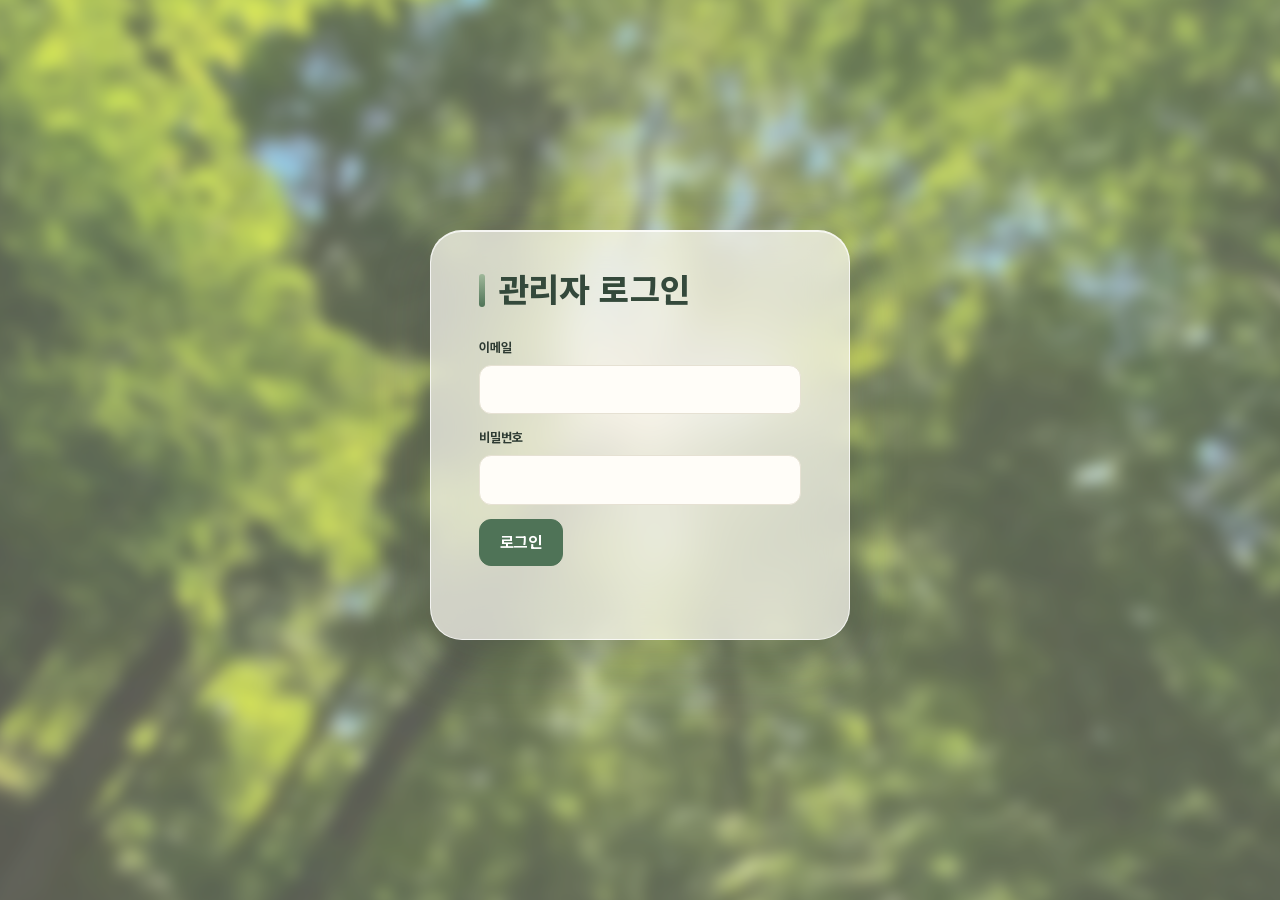
==== commit ad9c577c: "자세히 보기 창 사진을 관리자가 여러 장 고르기 (detail_images) - resume.sql 9번: projects.detail_images 칸 추가 - 관리자: 사진 여러" ====
--- a/admin.html
+++ b/admin.html
@@ -194,6 +194,48 @@
       height: 100%;
       object-fit: cover;
       display: block;
+    }
+
+    /* 자세히 보기 사진 목록 */
+    .detail-list {
+      display: flex;
+      flex-wrap: wrap;
+      gap: 10px;
+      list-style: none;
+      margin: 0 0 10px;
+      padding: 0;
+    }
+
+    .detail-list li {
+      position: relative;
+      width: 120px;
+    }
+
+    .detail-list .preview {
+      width: 120px;
+      height: 80px;
+      border-radius: 10px;
+    }
+
+    .detail-list .num {
+      position: absolute;
+      top: 6px;
+      left: 6px;
+      padding: 0 7px;
+      border-radius: 999px;
+      background: rgba(52, 73, 59, 0.85);
+      color: #ffffff;
+      font-size: 12px;
+      font-weight: 700;
+    }
+
+    .detail-list .buttons {
+      margin-top: 6px;
+      gap: 4px;
+    }
+
+    .detail-list .btn.small {
+      padding: 4px 9px;
     }
 
     .file-name {
@@ -444,7 +486,15 @@
                 <button type="button" class="btn small danger" id="pj-file-remove">첨부 파일 빼기</button>
               </div>
               <small class="file-name" id="pj-file-name">없음</small>
-              <small class="file-name">PDF·이미지, 10MB까지. 없으면 카드를 눌렀을 때 썸네일이 열려요.</small>
+              <small class="file-name">PDF·이미지, 10MB까지. 있으면 자세히 보기 창에 "PDF 열기" 버튼이 생겨요.</small>
+            </div>
+
+            <div class="field wide">
+              <span>자세히 보기 사진 (카드를 누르면 열리는 창에 나오는 사진)</span>
+              <ul class="detail-list" id="pj-detail-list"></ul>
+              <input type="file" id="pj-detail-file" accept="image/png,image/jpeg,image/webp,image/gif" multiple>
+              <small class="file-name">여러 장을 한꺼번에 골라도 돼요. 10장까지, 한 장에 10MB까지. ◀ ▶ 로 순서를 바꾸고, 맨 앞 사진이 처음 보여요.</small>
+              <small class="file-name">하나도 안 고르면 썸네일이 대신 나와요.</small>
             </div>
           </div>
           <p class="msg" id="pj-upload-msg"></p>
--- a/style.css
+++ b/style.css
@@ -1,7 +1,8 @@
 /* ===== 기본 색과 글꼴 ===== */
 :root {
   --bg: #f4f0e6;          /* 따뜻한 모래빛 바탕 */
-  --sheet: rgba(255, 253, 248, 0.94); /* 살짝 비치는 크림색 카드 */
+  --sheet: rgba(255, 253, 248, 0.7); /* 숲이 비치는 유리 같은 카드 */
+  --glass: rgba(255, 253, 248, 0.8);  /* 카드 안쪽 작은 유리 상자 */
   --surface: #fffdf8;     /* 카드 안쪽 상자 */
   --text: #2e3b33;        /* 기본 글자 (짙은 숲색) */
   --muted: #6e7b71;       /* 흐린 글자 */
@@ -36,13 +37,32 @@
 body::before {
   content: "";
   position: fixed;
+  inset: -40px; /* 흐림 때문에 가장자리가 비치지 않도록 화면보다 조금 크게 */
+  z-index: -2;
+  background: url("images/forest.webp") center 35% / cover no-repeat;
+  filter: blur(8px); /* 사진 흐림 정도 (숫자가 클수록 더 흐림) */
+  pointer-events: none;
+}
+
+/* 사진 위에 얇은 크림색 막 */
+body::after {
+  content: "";
+  position: fixed;
   inset: 0;
   z-index: -1;
-  background:
-    linear-gradient(180deg, rgba(244, 240, 230, 0.05) 0%, rgba(40, 60, 45, 0.25) 100%),
-    url("images/forest.webp") center 35% / cover no-repeat;
+  background: var(--veil); /* 막의 색과 진하기는 아래 "시간 따라 바뀌는 숲"에서 정한다 */
+  transition: background 1.5s;
   pointer-events: none;
 }
+
+/* ===== 시간 따라 바뀌는 숲 (script.js 가 지금 시각을 보고 고른다) =====
+   rgba 의 맨 끝 숫자가 막의 진하기 (0 = 없음, 1 = 사진이 안 보임) */
+:root,
+:root[data-time="day"]     { --veil: rgba(244, 240, 230, 0.35); } /* 낮: 맑은 크림빛 */
+:root[data-time="morning"] { --veil: rgba(255, 224, 160, 0.32); } /* 아침: 연한 금빛 */
+:root[data-time="evening"] { --veil: rgba(236, 150, 100, 0.32); } /* 저녁: 노을빛 */
+:root[data-time="night"]   { --veil: rgba(28, 42, 78, 0.5); }     /* 밤: 푸른 달빛 */
+:root[data-time="night"]   { --sheet: rgba(255, 253, 248, 0.84); } /* 밤에는 글씨가 잘 보이게 카드를 덜 비치게 */
 
 button,
 input {
@@ -59,10 +79,19 @@
 .sheet {
   background: var(--sheet);
   border-radius: 32px;
-  border: 1px solid rgba(255, 255, 255, 0.7);
-  box-shadow: 0 20px 60px var(--shadow);
-  -webkit-backdrop-filter: blur(8px);
-  backdrop-filter: blur(8px);
+  border: 1px solid rgba(255, 255, 255, 0.75);
+  box-shadow:
+    0 20px 60px rgba(30, 45, 35, 0.18),
+    inset 0 1px 0 rgba(255, 255, 255, 0.8); /* 유리 위쪽 가장자리의 빛 */
+  -webkit-backdrop-filter: blur(22px) saturate(1.25);
+  backdrop-filter: blur(22px) saturate(1.25);
+}
+
+/* 유리 효과를 못 쓰는 브라우저에서는 덜 비치는 카드로 */
+@supports not ((backdrop-filter: blur(1px)) or (-webkit-backdrop-filter: blur(1px))) {
+  .sheet {
+    background: rgba(255, 253, 248, 0.94);
+  }
 }
 
 .sheet:not(.guestbook) {
@@ -236,7 +265,7 @@
   padding: 20px;
   border: 1px solid var(--line);
   border-radius: 20px;
-  background: var(--surface);
+  background: var(--glass);
 }
 
 .info-title {
@@ -293,7 +322,7 @@
   flex-direction: column;
   border: 1px solid var(--line);
   border-radius: 20px;
-  background: var(--surface);
+  background: var(--glass);
   overflow: hidden;
   transition: transform 0.15s, box-shadow 0.15s;
 }
@@ -316,8 +345,10 @@
   cursor: pointer;
 }
 
-.card-open:disabled {
-  cursor: default;
+.card-open:focus-visible {
+  outline: 3px solid var(--accent);
+  outline-offset: -3px;
+  border-radius: 20px;
 }
 
 /* 브라우저 창 모양 썸네일 */
@@ -424,6 +455,7 @@
   fill: none;
   stroke: currentColor;
   stroke-width: 2;
+  stroke-linecap: round;
   stroke-linejoin: round;
 }
 
@@ -436,6 +468,44 @@
 
 .like.liked svg {
   fill: currentColor;
+}
+
+.like {
+  position: relative;
+}
+
+/* 누르면 작은 잎이 톡 튀어 오른다 */
+.leaf-pop {
+  position: absolute;
+  left: 18px;
+  top: 6px;
+  width: 14px;
+  height: 14px;
+  color: var(--accent);
+  pointer-events: none;
+  animation: leaf-pop 0.9s ease-out forwards;
+}
+
+.leaf-pop svg {
+  width: 100%;
+  height: 100%;
+  fill: currentColor;
+  stroke: none;
+}
+
+@keyframes leaf-pop {
+  0%   { opacity: 1; transform: translate(0, 0) rotate(0deg) scale(0.6); }
+  100% { opacity: 0; transform: translate(var(--x), -42px) rotate(var(--r)) scale(1.1); }
+}
+
+.like.liked svg:first-child {
+  animation: leaf-grow 0.4s ease-out;
+}
+
+@keyframes leaf-grow {
+  0%   { transform: scale(0.6); }
+  60%  { transform: scale(1.3); }
+  100% { transform: scale(1); }
 }
 
 /* 맨 아래 기울어진 인용 */
@@ -451,6 +521,260 @@
 .quote:not(:empty)::before { content: "“ "; color: var(--accent); font-weight: 700; }
 .quote:not(:empty)::after  { content: " ”"; color: var(--accent); font-weight: 700; }
 
+/* ===== 프로젝트 자세히 보기 창 ===== */
+.dialog-open {
+  overflow: hidden; /* 창이 열려 있는 동안 뒤 화면은 스크롤되지 않게 */
+}
+
+.project-dialog {
+  width: min(760px, calc(100% - 32px));
+  max-height: calc(100% - 48px);
+  padding: 0;
+  border: 1px solid rgba(255, 255, 255, 0.75);
+  border-radius: 28px;
+  background: rgba(255, 253, 248, 0.9);
+  color: var(--text);
+  box-shadow: 0 30px 80px rgba(20, 32, 25, 0.35);
+  -webkit-backdrop-filter: blur(22px) saturate(1.25);
+  backdrop-filter: blur(22px) saturate(1.25);
+  overflow: auto;
+}
+
+.project-dialog::backdrop {
+  background: rgba(24, 36, 28, 0.45);
+  -webkit-backdrop-filter: blur(4px);
+  backdrop-filter: blur(4px);
+}
+
+.dlg-close {
+  position: sticky;
+  top: 14px;
+  float: right;
+  z-index: 1;
+  display: grid;
+  place-items: center;
+  width: 40px;
+  height: 40px;
+  margin: 14px 14px -54px 0;
+  border: 0;
+  border-radius: 50%;
+  background: rgba(255, 253, 248, 0.9);
+  color: var(--ink);
+  box-shadow: 0 4px 14px var(--shadow);
+  cursor: pointer;
+}
+
+.dlg-close svg {
+  width: 18px;
+  height: 18px;
+  fill: none;
+  stroke: currentColor;
+  stroke-width: 2.2;
+  stroke-linecap: round;
+}
+
+.dlg-gallery {
+  position: relative;
+}
+
+/* 사진 칸은 높이를 고정해서, 넘길 때 창 크기가 흔들리지 않게 */
+.dlg-photo {
+  height: min(56vh, 460px);
+  background: #e9ece2;
+}
+
+.dlg-photo img {
+  display: block;
+  width: 100%;
+  height: 100%;
+  object-fit: contain;
+}
+
+/* 넘기기 버튼과 "2 / 5" 표시 */
+.dlg-arrow {
+  position: absolute;
+  top: 50%;
+  display: grid;
+  place-items: center;
+  width: 44px;
+  height: 44px;
+  margin-top: -22px;
+  border: 0;
+  border-radius: 50%;
+  background: rgba(255, 253, 248, 0.88);
+  color: var(--ink);
+  box-shadow: 0 4px 14px var(--shadow);
+  cursor: pointer;
+}
+
+.dlg-arrow.prev { left: 14px; }
+.dlg-arrow.next { right: 14px; }
+
+.dlg-arrow svg {
+  width: 20px;
+  height: 20px;
+  fill: none;
+  stroke: currentColor;
+  stroke-width: 2.4;
+  stroke-linecap: round;
+  stroke-linejoin: round;
+}
+
+.dlg-arrow[hidden],
+.dlg-count[hidden] {
+  display: none;
+}
+
+.dlg-count {
+  position: absolute;
+  left: 50%;
+  bottom: 14px;
+  transform: translateX(-50%);
+  padding: 3px 12px;
+  border-radius: 999px;
+  background: rgba(52, 73, 59, 0.8);
+  color: #ffffff;
+  font-size: 13px;
+  font-weight: 700;
+}
+
+.dlg-photo.empty {
+  height: auto;
+  aspect-ratio: 16 / 7;
+  background: var(--placeholder) url("data:image/svg+xml,%3Csvg xmlns='http://www.w3.org/2000/svg' viewBox='0 0 100 60'%3E%3Ccircle cx='72' cy='18' r='7' fill='%23f3f0e4'/%3E%3Cpath d='M0 60 L28 26 L44 42 L62 22 L100 60 Z' fill='%23cdd5c3'/%3E%3C/svg%3E") center bottom / 50% auto no-repeat;
+}
+
+.dlg-body {
+  padding: 28px 32px 32px;
+}
+
+.dlg-title {
+  margin: 0 0 12px;
+  font-size: 26px;
+  font-weight: 800;
+  line-height: 1.35;
+  color: var(--ink);
+}
+
+.dlg-desc {
+  margin: 18px 0 0;
+  color: var(--text);
+  white-space: pre-line;
+  word-break: break-word;
+}
+
+.dlg-desc:empty {
+  display: none;
+}
+
+.dlg-actions {
+  display: flex;
+  flex-wrap: wrap;
+  gap: 10px;
+  margin-top: 28px;
+}
+
+.dlg-actions button {
+  padding: 12px 22px;
+  border-radius: 12px;
+  font-weight: 700;
+  cursor: pointer;
+}
+
+.dlg-file {
+  border: 0;
+  background: var(--accent);
+  color: #ffffff;
+}
+
+.dlg-file[hidden] {
+  display: none;
+}
+
+.dlg-done {
+  border: 1px solid var(--line);
+  background: var(--surface);
+  color: var(--text);
+}
+
+/* 창이 열릴 때 살며시 떠오른다 */
+.motion-ok .project-dialog[open] {
+  animation: dialog-in 0.35s ease-out;
+}
+
+.motion-ok .project-dialog[open]::backdrop {
+  animation: backdrop-in 0.35s ease-out;
+}
+
+@keyframes dialog-in {
+  from { opacity: 0; transform: translateY(24px) scale(0.98); }
+  to   { opacity: 1; transform: none; }
+}
+
+@keyframes backdrop-in {
+  from { opacity: 0; }
+  to   { opacity: 1; }
+}
+
+@media (max-width: 820px) {
+  .project-dialog {
+    border-radius: 22px;
+  }
+
+  .dlg-body {
+    padding: 22px 20px 24px;
+  }
+
+  .dlg-photo {
+    height: min(46vh, 340px);
+  }
+
+  .dlg-arrow {
+    width: 38px;
+    height: 38px;
+    margin-top: -19px;
+  }
+
+  .dlg-arrow.prev { left: 8px; }
+  .dlg-arrow.next { right: 8px; }
+
+  .dlg-title {
+    font-size: 21px;
+  }
+
+  .dlg-actions button {
+    flex: 1;
+  }
+}
+
+/* ===== 스크롤하면 하나씩 떠오르기 (script.js 가 .reveal 을 붙인다) ===== */
+.motion-ok .reveal {
+  opacity: 0;
+  transform: translateY(28px);
+  transition: opacity 0.8s ease, transform 0.8s ease;
+}
+
+.motion-ok .reveal.is-visible {
+  opacity: 1;
+  transform: none;
+}
+
+/* 움직임 줄이기를 켠 기기에서는 효과를 모두 끈다 */
+@media (prefers-reduced-motion: reduce) {
+  .leaf-pop,
+  .like.liked svg:first-child {
+    animation: none;
+  }
+
+  .leaf-pop {
+    display: none;
+  }
+
+  body::after {
+    transition: none;
+  }
+}
+
 .status {
   margin: 0;
   color: var(--muted);
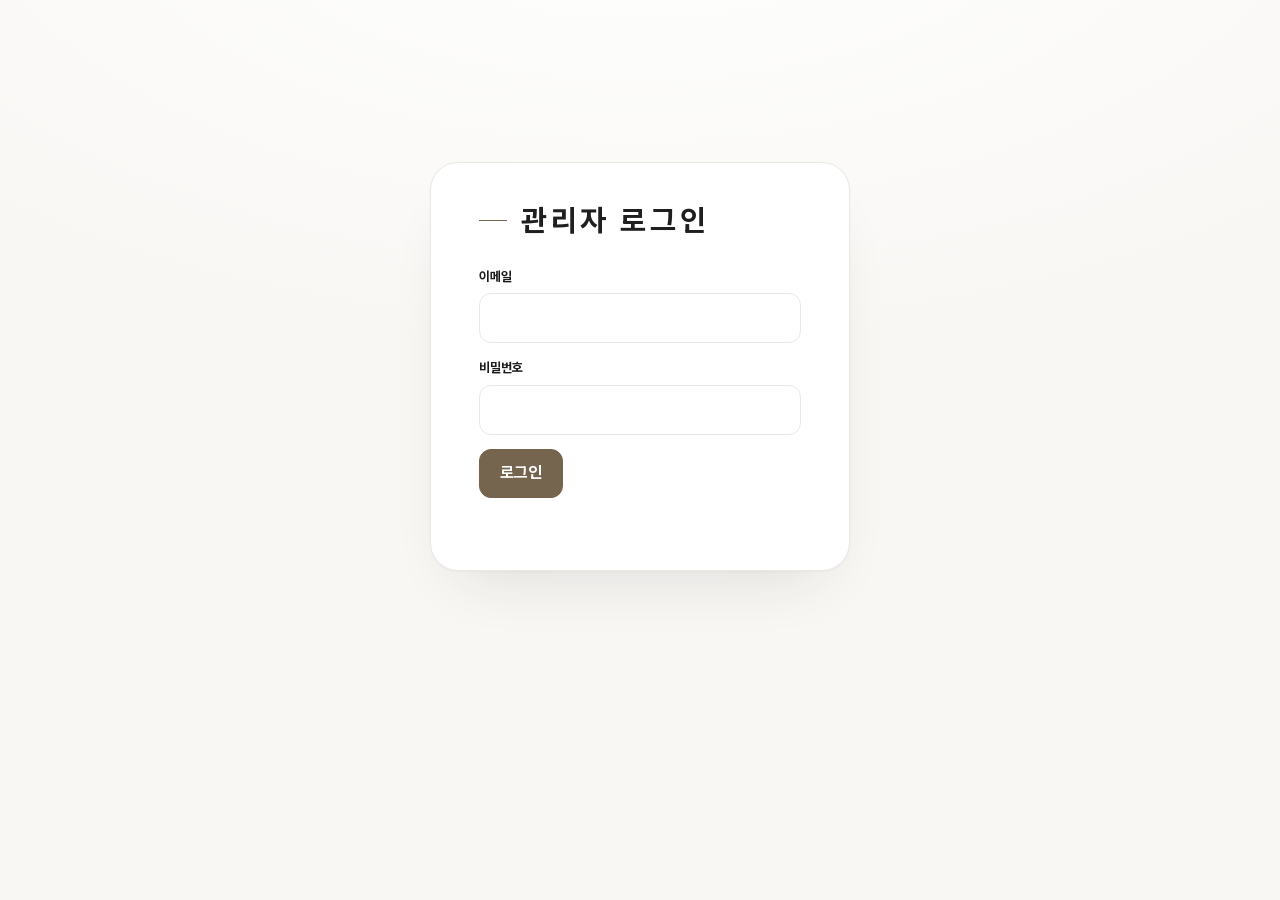
==== commit 8bdbe202: "디자인을 깔끔하고 우아한 화이트 테마로 변경 Co-Authored-By: Claude Opus 5.5 <noreply@anthropic.com> Claude-Session: htt" ====
--- a/admin.html
+++ b/admin.html
@@ -223,7 +223,7 @@
       left: 6px;
       padding: 0 7px;
       border-radius: 999px;
-      background: rgba(52, 73, 59, 0.85);
+      background: rgba(28, 28, 28, 0.75);
       color: #ffffff;
       font-size: 12px;
       font-weight: 700;
--- a/style.css
+++ b/style.css
@@ -1,18 +1,18 @@
 /* ===== 기본 색과 글꼴 ===== */
 :root {
-  --bg: #f4f0e6;          /* 따뜻한 모래빛 바탕 */
-  --sheet: rgba(255, 253, 248, 0.7); /* 숲이 비치는 유리 같은 카드 */
-  --glass: rgba(255, 253, 248, 0.8);  /* 카드 안쪽 작은 유리 상자 */
-  --surface: #fffdf8;     /* 카드 안쪽 상자 */
-  --text: #2e3b33;        /* 기본 글자 (짙은 숲색) */
-  --muted: #6e7b71;       /* 흐린 글자 */
-  --line: #e6e1d3;        /* 연한 테두리 */
-  --accent: #4f7357;      /* 강조색 (이끼 초록) */
-  --accent-soft: #eaf0e6; /* 아주 연한 초록 */
-  --ink: #34493b;         /* 동그란 아이콘 바탕 (깊은 숲색) */
-  --placeholder: #e2e5d8; /* 사진이 없을 때 자리 */
-  --danger: #b4533a;      /* 지우기·오류 (흙빛 빨강) */
-  --shadow: rgba(52, 73, 59, 0.08);
+  --bg: #f8f7f4;          /* 아주 옅은 아이보리 바탕 */
+  --sheet: #ffffff;       /* 흰 카드 */
+  --glass: #ffffff;       /* 카드 안쪽 상자 */
+  --surface: #ffffff;     /* 입력칸·버튼 바탕 */
+  --text: #1c1c1c;        /* 기본 글자 (먹색) */
+  --muted: #75716b;       /* 흐린 글자 (따뜻한 회색) */
+  --line: #ebe8e3;        /* 가는 테두리 */
+  --accent: #75654f;      /* 강조색 (차분한 브론즈) */
+  --accent-soft: #f4f1ec; /* 아주 연한 베이지 */
+  --ink: #1f1f1f;         /* 동그란 아이콘 바탕 (먹색) */
+  --placeholder: #f1efeb; /* 사진이 없을 때 자리 */
+  --danger: #a8442f;      /* 지우기·오류 */
+  --shadow: rgba(40, 35, 25, 0.06);
   --font: "Pretendard Variable", "Pretendard", "Apple SD Gothic Neo", "Malgun Gothic", system-ui, sans-serif;
 }
 
@@ -20,7 +20,7 @@
   box-sizing: border-box;
 }
 
-/* 바탕: 숲 사진을 화면에 고정해서 깔고, 그 위에 카드가 떠 있다 */
+/* 바탕: 위쪽이 살짝 더 밝은 은은한 아이보리 */
 html {
   background: var(--bg);
 }
@@ -28,41 +28,20 @@
 body {
   margin: 0;
   min-height: 100vh;
+  background: radial-gradient(1400px 700px at 50% -15%, #ffffff 0%, var(--bg) 70%) no-repeat;
   color: var(--text);
   font-family: var(--font); /* 글꼴: 프리텐다드 (fonts/pretendard 폴더) */
-  line-height: 1.6;
-}
-
-/* 사진은 스크롤해도 움직이지 않는다 (휴대폰에서도 같게 보이도록 따로 고정한 층) */
-body::before {
-  content: "";
-  position: fixed;
-  inset: -40px; /* 흐림 때문에 가장자리가 비치지 않도록 화면보다 조금 크게 */
-  z-index: -2;
-  background: url("images/forest.webp") center 35% / cover no-repeat;
-  filter: blur(8px); /* 사진 흐림 정도 (숫자가 클수록 더 흐림) */
-  pointer-events: none;
-}
-
-/* 사진 위에 얇은 크림색 막 */
-body::after {
-  content: "";
-  position: fixed;
-  inset: 0;
-  z-index: -1;
-  background: var(--veil); /* 막의 색과 진하기는 아래 "시간 따라 바뀌는 숲"에서 정한다 */
-  transition: background 1.5s;
-  pointer-events: none;
-}
-
-/* ===== 시간 따라 바뀌는 숲 (script.js 가 지금 시각을 보고 고른다) =====
-   rgba 의 맨 끝 숫자가 막의 진하기 (0 = 없음, 1 = 사진이 안 보임) */
+  line-height: 1.65;
+  -webkit-font-smoothing: antialiased;
+  transition: background-color 1.5s;
+}
+
+/* ===== 시간 따라 아주 살짝 바뀌는 바탕색 (script.js 가 지금 시각을 보고 고른다) ===== */
 :root,
-:root[data-time="day"]     { --veil: rgba(244, 240, 230, 0.35); } /* 낮: 맑은 크림빛 */
-:root[data-time="morning"] { --veil: rgba(255, 224, 160, 0.32); } /* 아침: 연한 금빛 */
-:root[data-time="evening"] { --veil: rgba(236, 150, 100, 0.32); } /* 저녁: 노을빛 */
-:root[data-time="night"]   { --veil: rgba(28, 42, 78, 0.5); }     /* 밤: 푸른 달빛 */
-:root[data-time="night"]   { --sheet: rgba(255, 253, 248, 0.84); } /* 밤에는 글씨가 잘 보이게 카드를 덜 비치게 */
+:root[data-time="day"]     { --bg: #f8f7f4; } /* 낮: 맑은 아이보리 */
+:root[data-time="morning"] { --bg: #faf7f0; } /* 아침: 따뜻한 크림 */
+:root[data-time="evening"] { --bg: #f9f4f1; } /* 저녁: 옅은 살구빛 */
+:root[data-time="night"]   { --bg: #f2f3f5; } /* 밤: 차분한 진주빛 */
 
 button,
 input {
@@ -72,26 +51,17 @@
 .page {
   max-width: 1240px;
   margin: 0 auto;
-  padding: 140px 24px 48px;
+  padding: 72px 24px 48px;
 }
 
 /* ===== 큰 흰 카드 ===== */
 .sheet {
   background: var(--sheet);
-  border-radius: 32px;
-  border: 1px solid rgba(255, 255, 255, 0.75);
+  border-radius: 28px;
+  border: 1px solid var(--line);
   box-shadow:
-    0 20px 60px rgba(30, 45, 35, 0.18),
-    inset 0 1px 0 rgba(255, 255, 255, 0.8); /* 유리 위쪽 가장자리의 빛 */
-  -webkit-backdrop-filter: blur(22px) saturate(1.25);
-  backdrop-filter: blur(22px) saturate(1.25);
-}
-
-/* 유리 효과를 못 쓰는 브라우저에서는 덜 비치는 카드로 */
-@supports not ((backdrop-filter: blur(1px)) or (-webkit-backdrop-filter: blur(1px))) {
-  .sheet {
-    background: rgba(255, 253, 248, 0.94);
-  }
+    0 1px 2px rgba(40, 35, 25, 0.03),
+    0 30px 60px -30px rgba(40, 35, 25, 0.14);
 }
 
 .sheet:not(.guestbook) {
@@ -120,7 +90,7 @@
   height: 180px;
   margin: 0 auto 24px;
   border-radius: 32px;
-  background: var(--placeholder) url("data:image/svg+xml,%3Csvg xmlns='http://www.w3.org/2000/svg' viewBox='0 0 100 60'%3E %3Ccircle cx='72' cy='18' r='7' fill='%23f3f0e4'/%3E %3Cpath d='M0 60 L28 26 L44 42 L62 22 L100 60 Z' fill='%23cdd5c3'/%3E %3C/svg%3E") center 70% / 70% auto no-repeat;
+  background: var(--placeholder) url("data:image/svg+xml,%3Csvg xmlns='http://www.w3.org/2000/svg' viewBox='0 0 100 60'%3E %3Ccircle cx='72' cy='18' r='7' fill='%23faf9f6'/%3E %3Cpath d='M0 60 L28 26 L44 42 L62 22 L100 60 Z' fill='%23e0dcd5'/%3E %3C/svg%3E") center 70% / 70% auto no-repeat;
   overflow: hidden;
 }
 
@@ -214,25 +184,23 @@
 }
 
 .big-title {
-  position: relative;
+  display: flex;
+  align-items: center;
+  gap: 14px;
   margin: 0 0 28px;
-  padding-left: 20px;
-  font-size: 34px;
-  font-weight: 800;
-  letter-spacing: 0.04em;
+  font-size: 30px;
+  font-weight: 700;
+  letter-spacing: 0.12em;
   line-height: 1.15;
   color: var(--ink);
 }
 
 .big-title::before {
   content: "";
-  position: absolute;
-  left: 0;
-  top: 0.1em;
-  bottom: 0.1em;
-  width: 6px;
-  border-radius: 6px;
-  background: linear-gradient(180deg, #9fb89a, var(--accent));
+  flex: none;
+  width: 28px;
+  height: 1px;
+  background: var(--accent);
 }
 
 .headline {
@@ -243,8 +211,8 @@
 }
 
 .headline .name-mark {
-  box-shadow: inset 0 -0.35em 0 rgba(79, 115, 87, 0.18);
-  border-bottom: 3px solid var(--accent);
+  padding-bottom: 1px;
+  border-bottom: 1px solid var(--accent);
 }
 
 .intro {
@@ -300,7 +268,7 @@
   padding: 24px;
   border: 1px solid var(--line);
   border-radius: 24px;
-  background: linear-gradient(180deg, var(--accent-soft), rgba(234, 240, 230, 0.3));
+  background: #fbfaf8;
   margin-bottom: 32px;
 }
 
@@ -363,7 +331,7 @@
   display: flex;
   gap: 5px;
   padding: 7px 9px;
-  background: #f1eee4;
+  background: #f6f4f0;
   border-bottom: 1px solid var(--line);
 }
 
@@ -374,13 +342,11 @@
   background: #cbd1d8;
 }
 
-.browser-bar span:nth-child(1) { background: #d9a68a; } /* 흙빛 */
-.browser-bar span:nth-child(2) { background: #e7c98f; } /* 모래빛 */
-.browser-bar span:nth-child(3) { background: #9fb89a; } /* 풀빛 */
+.browser-bar span { background: #dedad3; } /* 점 세 개는 같은 연회색 */
 
 .browser-screen {
   aspect-ratio: 16 / 10;
-  background: var(--placeholder) url("data:image/svg+xml,%3Csvg xmlns='http://www.w3.org/2000/svg' viewBox='0 0 100 60'%3E %3Ccircle cx='72' cy='18' r='7' fill='%23f3f0e4'/%3E %3Cpath d='M0 60 L28 26 L44 42 L62 22 L100 60 Z' fill='%23cdd5c3'/%3E %3C/svg%3E") center bottom / 80% auto no-repeat;
+  background: var(--placeholder) url("data:image/svg+xml,%3Csvg xmlns='http://www.w3.org/2000/svg' viewBox='0 0 100 60'%3E %3Ccircle cx='72' cy='18' r='7' fill='%23faf9f6'/%3E %3Cpath d='M0 60 L28 26 L44 42 L62 22 L100 60 Z' fill='%23e0dcd5'/%3E %3C/svg%3E") center bottom / 80% auto no-repeat;
 }
 
 .browser-screen img {
@@ -530,18 +496,16 @@
   width: min(760px, calc(100% - 32px));
   max-height: calc(100% - 48px);
   padding: 0;
-  border: 1px solid rgba(255, 255, 255, 0.75);
+  border: 1px solid var(--line);
   border-radius: 28px;
-  background: rgba(255, 253, 248, 0.9);
+  background: #ffffff;
   color: var(--text);
-  box-shadow: 0 30px 80px rgba(20, 32, 25, 0.35);
-  -webkit-backdrop-filter: blur(22px) saturate(1.25);
-  backdrop-filter: blur(22px) saturate(1.25);
+  box-shadow: 0 40px 100px -20px rgba(28, 26, 22, 0.3);
   overflow: auto;
 }
 
 .project-dialog::backdrop {
-  background: rgba(24, 36, 28, 0.45);
+  background: rgba(28, 26, 22, 0.32);
   -webkit-backdrop-filter: blur(4px);
   backdrop-filter: blur(4px);
 }
@@ -558,7 +522,7 @@
   margin: 14px 14px -54px 0;
   border: 0;
   border-radius: 50%;
-  background: rgba(255, 253, 248, 0.9);
+  background: rgba(255, 255, 255, 0.94);
   color: var(--ink);
   box-shadow: 0 4px 14px var(--shadow);
   cursor: pointer;
@@ -580,7 +544,7 @@
 /* 사진 칸은 높이를 고정해서, 넘길 때 창 크기가 흔들리지 않게 */
 .dlg-photo {
   height: min(56vh, 460px);
-  background: #e9ece2;
+  background: #f4f2ee;
 }
 
 .dlg-photo img {
@@ -601,7 +565,7 @@
   margin-top: -22px;
   border: 0;
   border-radius: 50%;
-  background: rgba(255, 253, 248, 0.88);
+  background: rgba(255, 255, 255, 0.92);
   color: var(--ink);
   box-shadow: 0 4px 14px var(--shadow);
   cursor: pointer;
@@ -632,7 +596,7 @@
   transform: translateX(-50%);
   padding: 3px 12px;
   border-radius: 999px;
-  background: rgba(52, 73, 59, 0.8);
+  background: rgba(28, 28, 28, 0.7);
   color: #ffffff;
   font-size: 13px;
   font-weight: 700;
@@ -641,7 +605,7 @@
 .dlg-photo.empty {
   height: auto;
   aspect-ratio: 16 / 7;
-  background: var(--placeholder) url("data:image/svg+xml,%3Csvg xmlns='http://www.w3.org/2000/svg' viewBox='0 0 100 60'%3E%3Ccircle cx='72' cy='18' r='7' fill='%23f3f0e4'/%3E%3Cpath d='M0 60 L28 26 L44 42 L62 22 L100 60 Z' fill='%23cdd5c3'/%3E%3C/svg%3E") center bottom / 50% auto no-repeat;
+  background: var(--placeholder) url("data:image/svg+xml,%3Csvg xmlns='http://www.w3.org/2000/svg' viewBox='0 0 100 60'%3E%3Ccircle cx='72' cy='18' r='7' fill='%23faf9f6'/%3E%3Cpath d='M0 60 L28 26 L44 42 L62 22 L100 60 Z' fill='%23e0dcd5'/%3E%3C/svg%3E") center bottom / 50% auto no-repeat;
 }
 
 .dlg-body {
@@ -870,10 +834,8 @@
 
 .admin-link {
   display: inline-block;
-  padding: 4px 12px;
-  border-radius: 999px;
-  background: rgba(255, 253, 248, 0.75);
   font-size: 12px;
+  letter-spacing: 0.08em;
   color: var(--muted);
   text-decoration: none;
 }
@@ -892,7 +854,7 @@
 /* 휴대폰: 모두 한 줄로 쌓기 */
 @media (max-width: 820px) {
   .page {
-    padding: 96px 16px 16px;
+    padding: 16px;
   }
 
   .sheet:not(.guestbook) {
